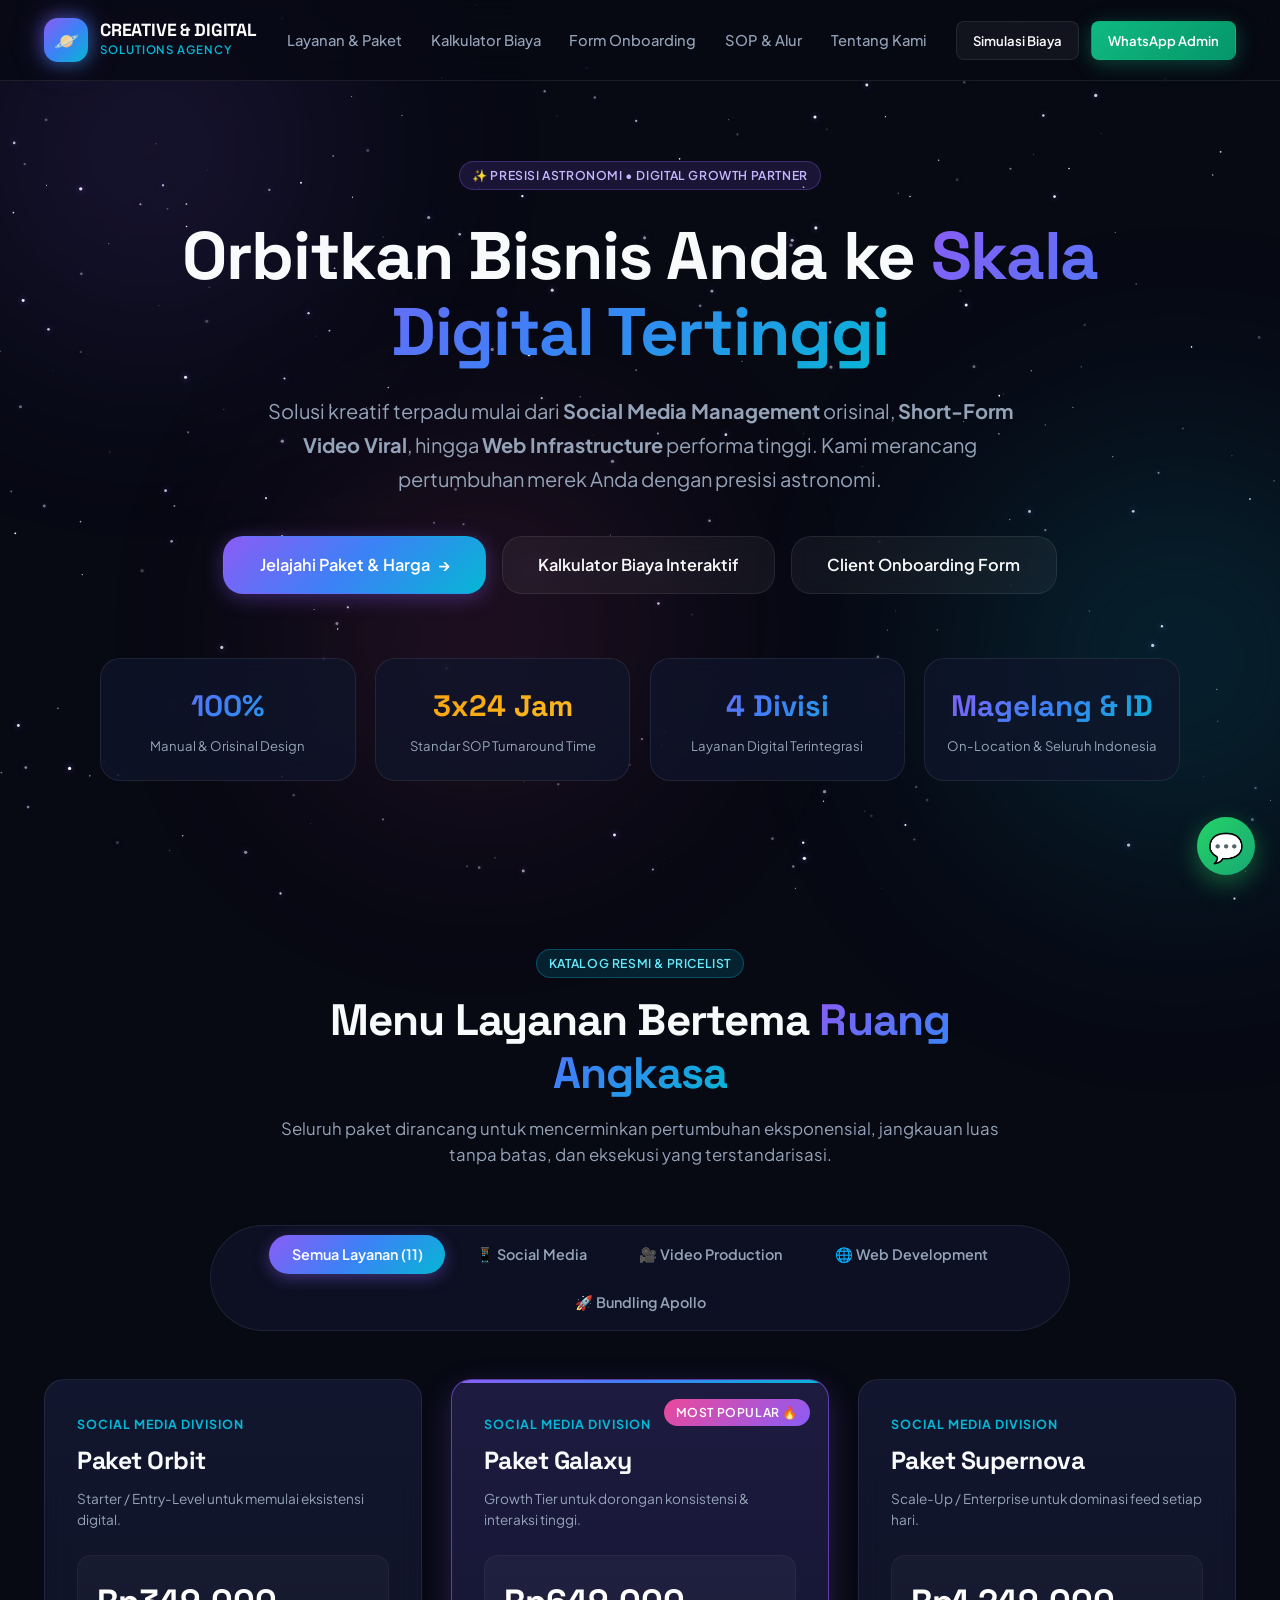
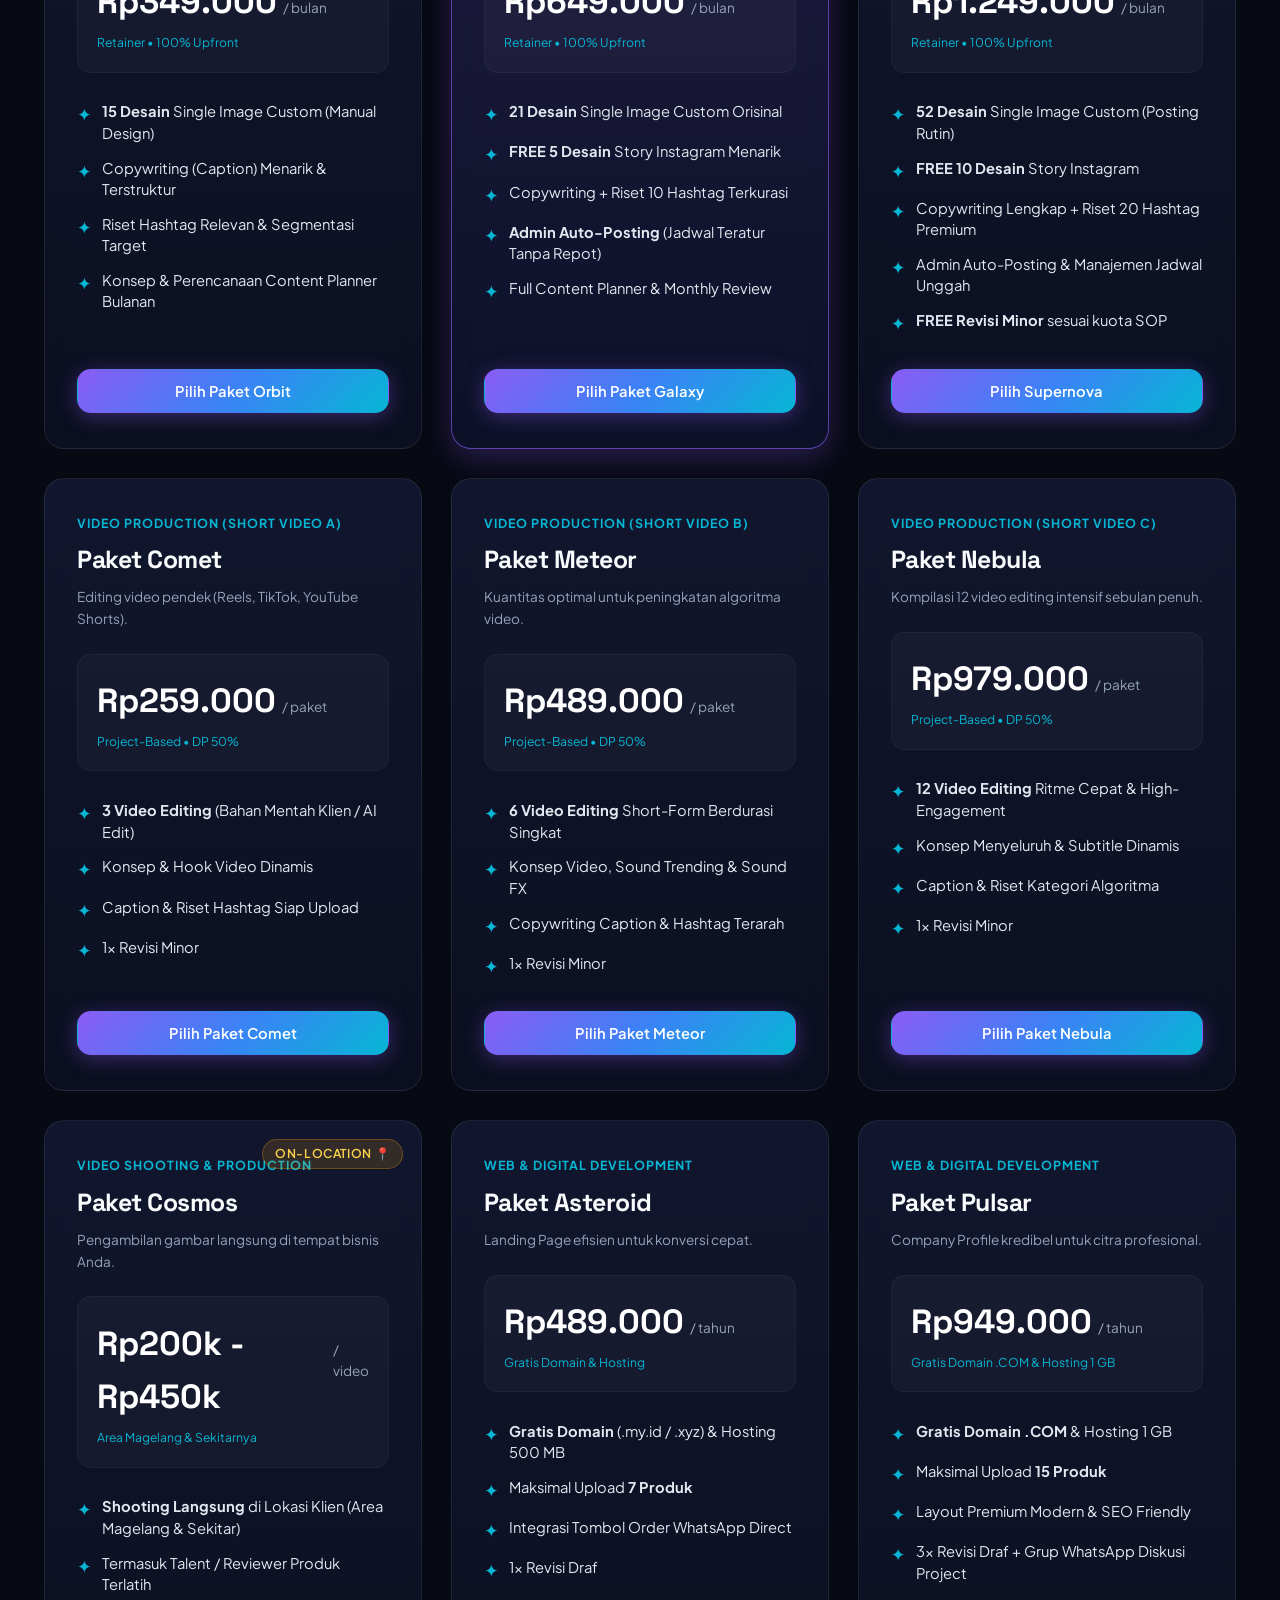
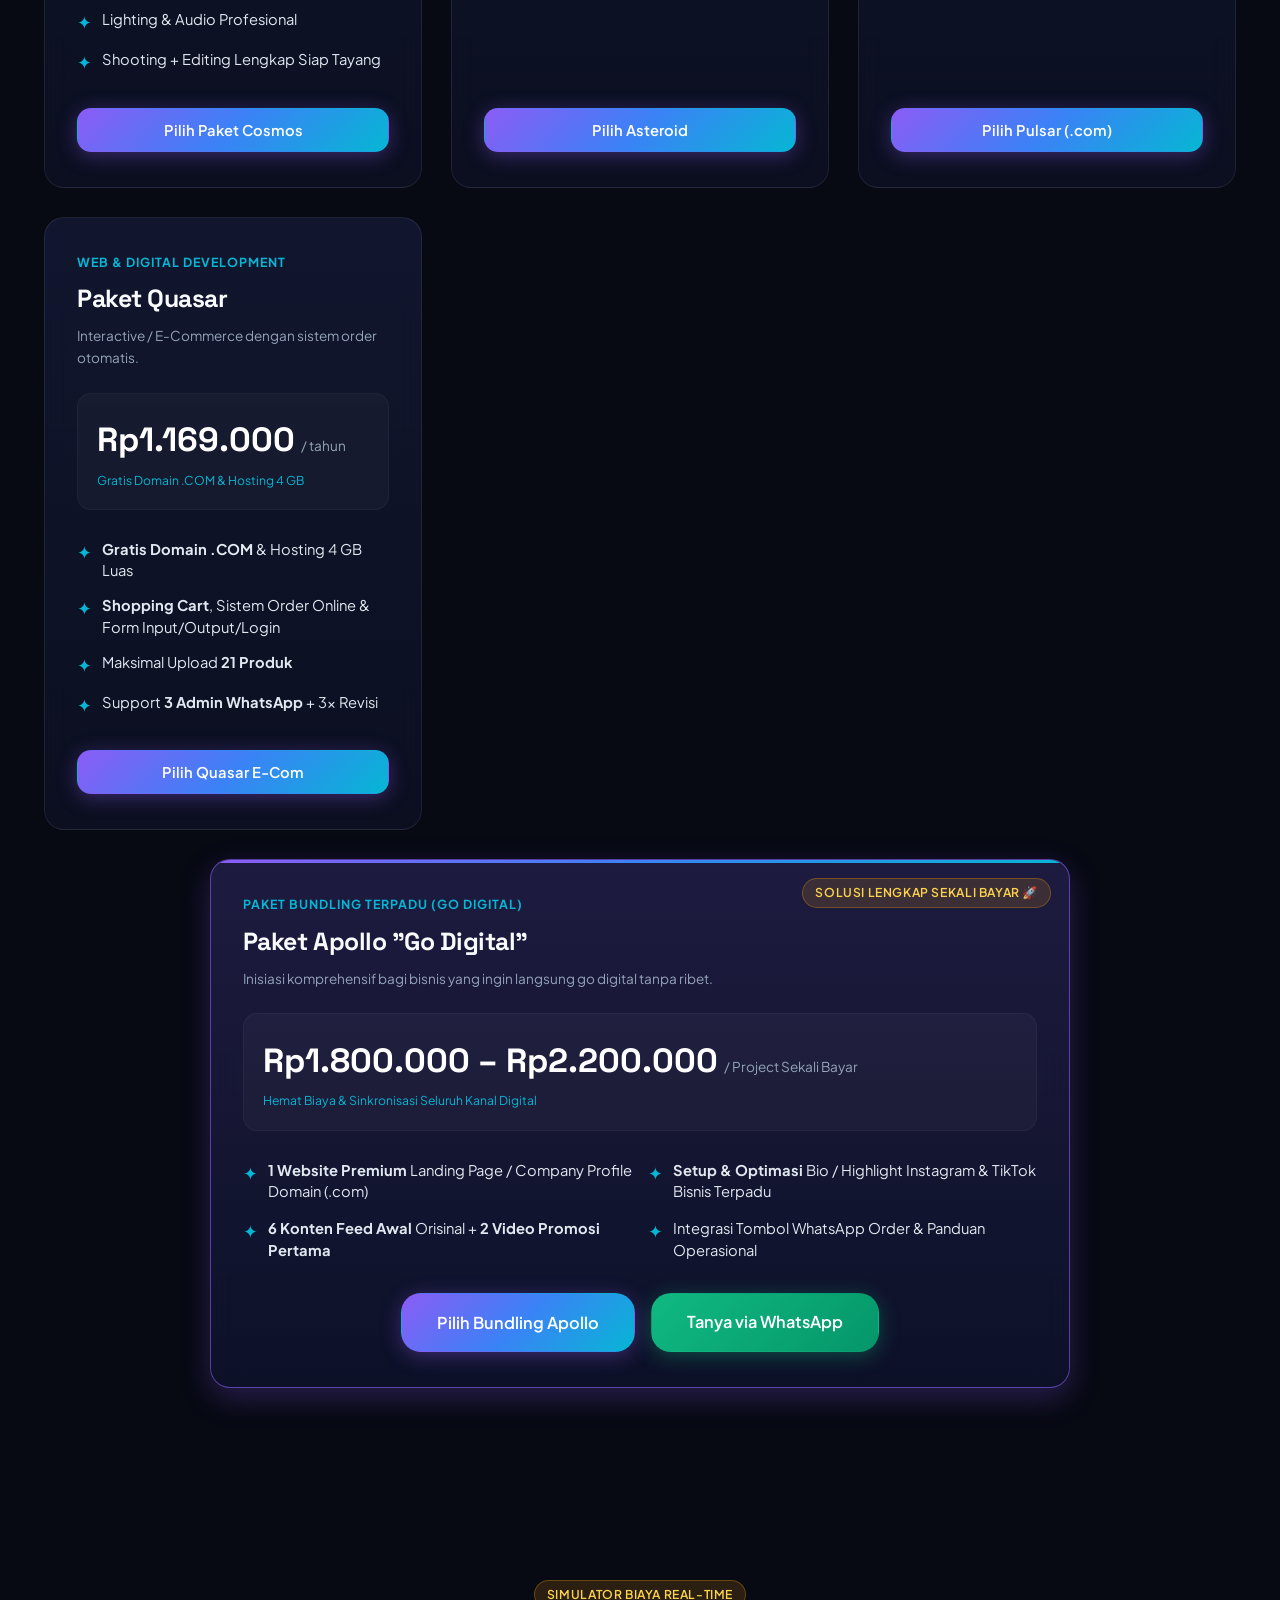
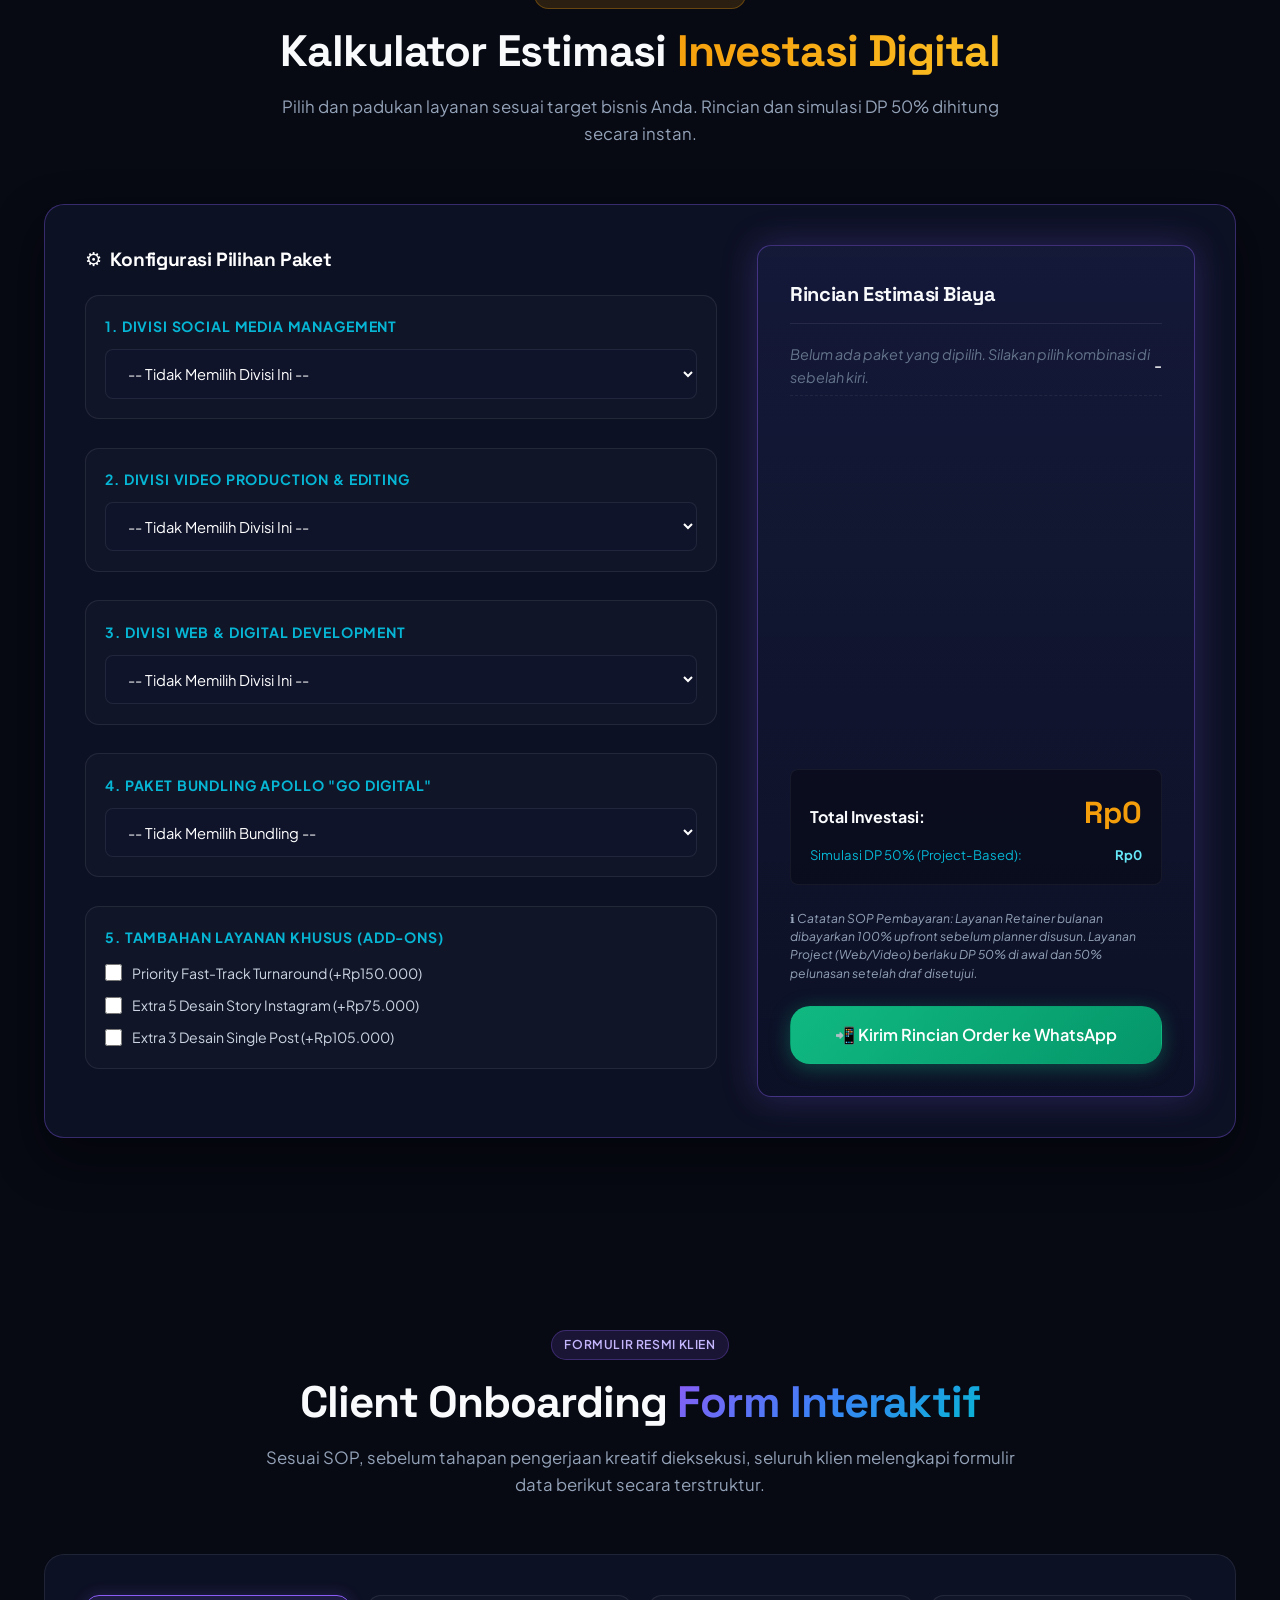
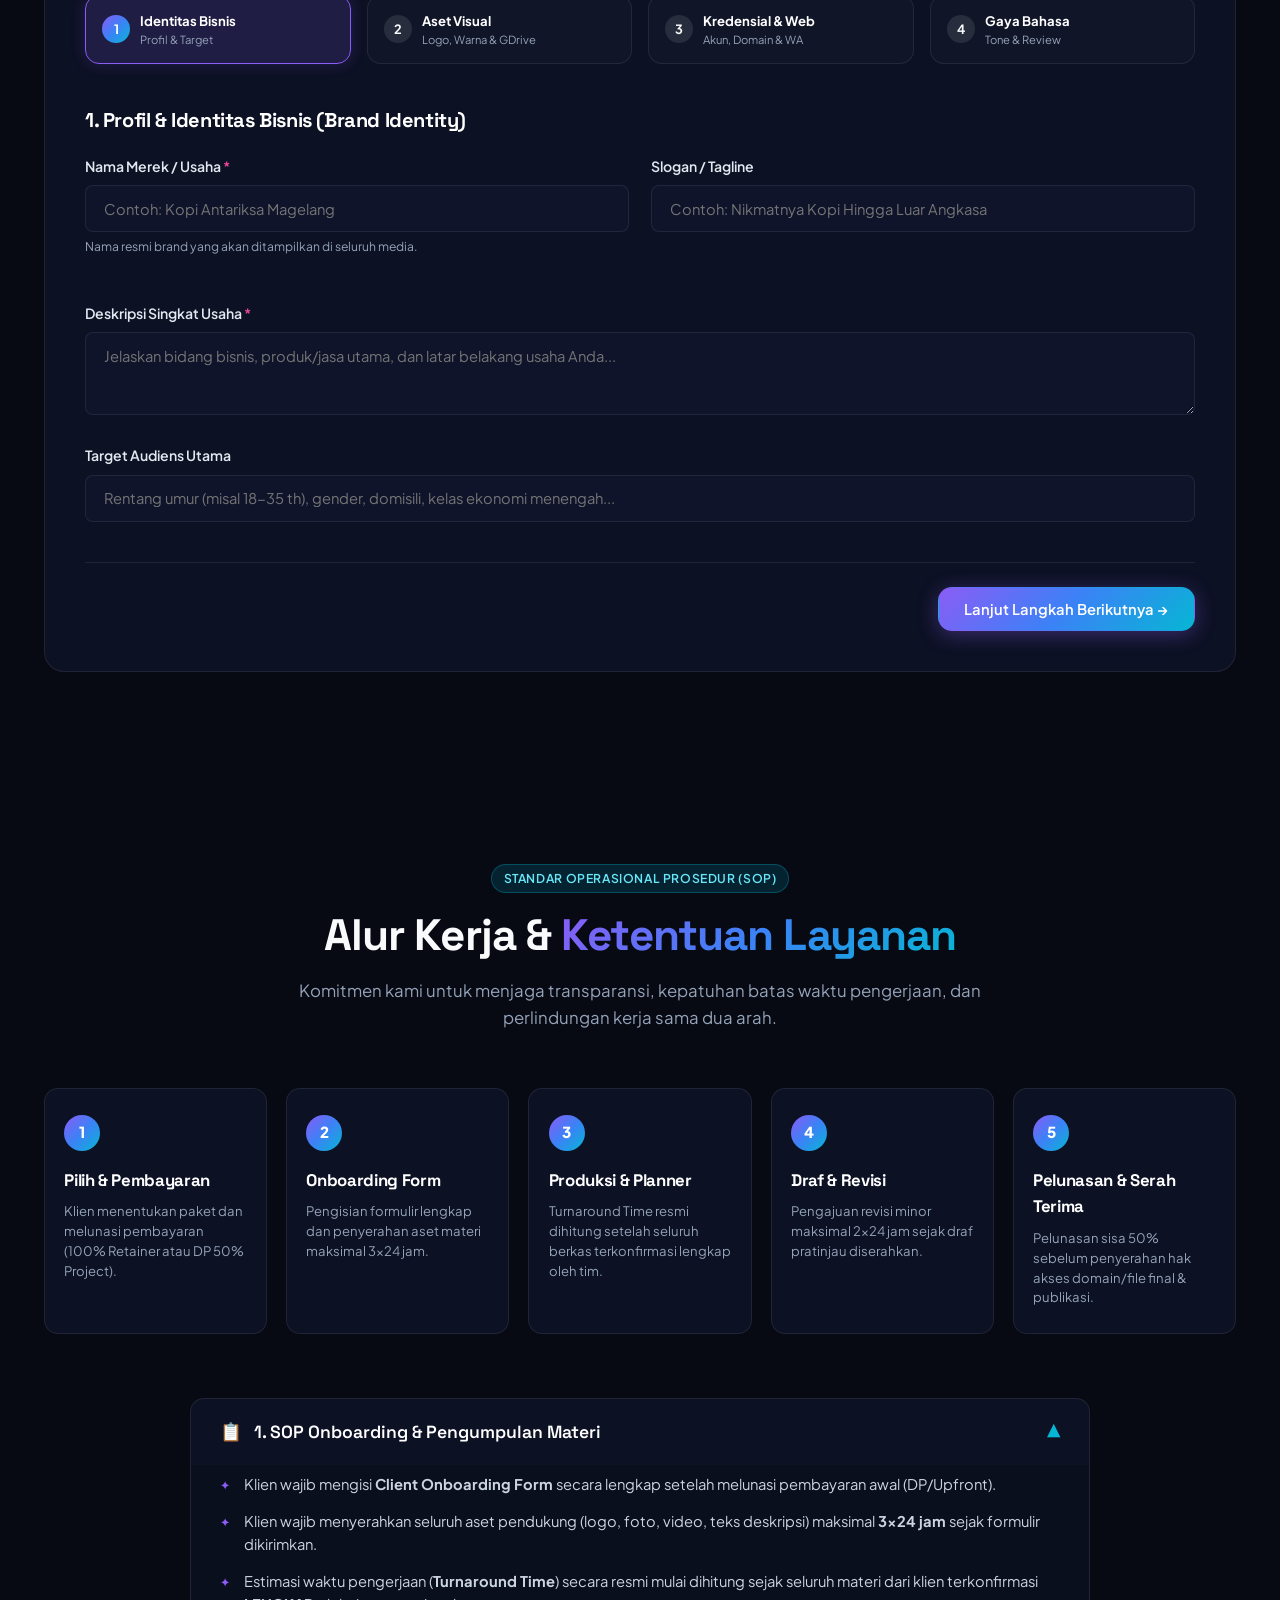
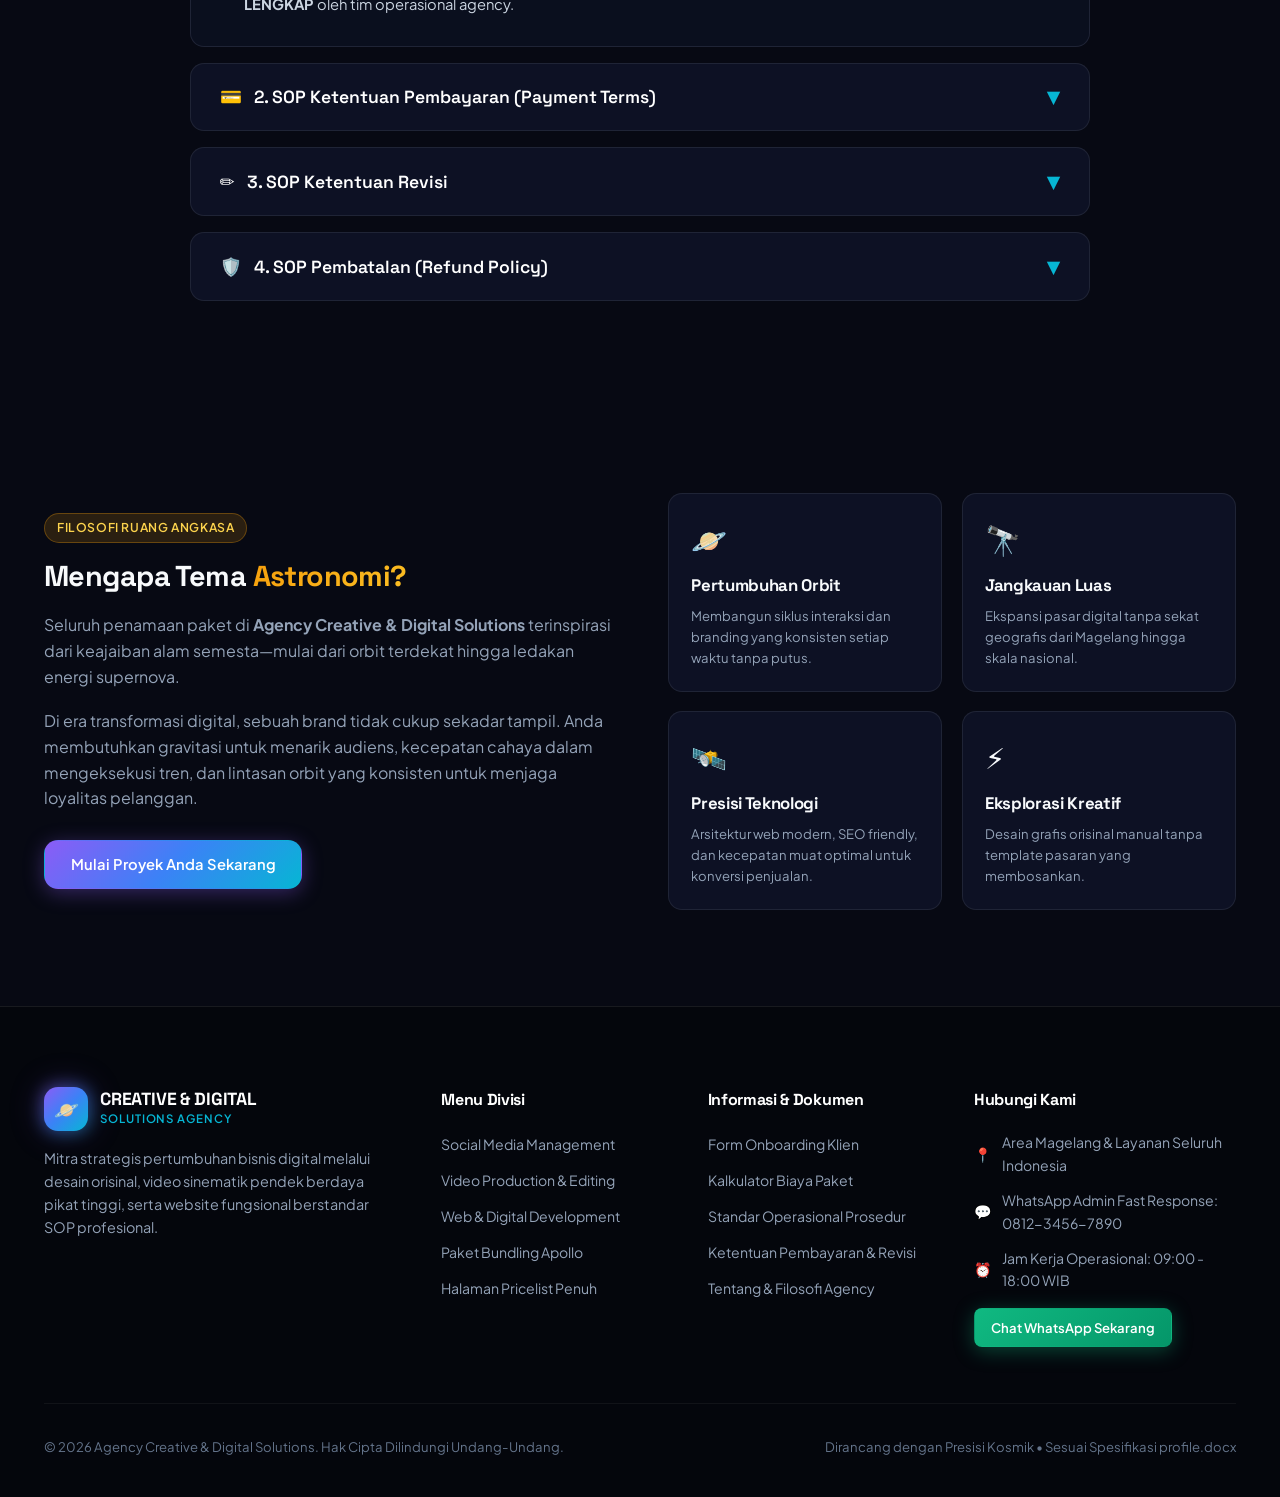
==== index.html @ 6468c1cb "Add mytrafic static site (HTML, CSS, JS) 🤖 Generated with Codebuff Co-Authored-By: Codebuff <noreply" ====
<!DOCTYPE html>
<html lang="id">
<head>
  <meta charset="UTF-8">
  <meta name="viewport" content="width=device-width, initial-scale=1.0">
  <title>Agency Creative & Digital Solutions — Astronomical Precision</title>
  <meta name="description" content="Layanan Social Media Management, Short-Form Video Production, Web Development, dan Paket Go Digital bertema Astronomi dengan jangkauan luas dan presisi tinggi.">
  <link rel="stylesheet" href="styles.css">
</head>
<body>

  <!-- Ambient Cosmic Backgrounds -->
  <canvas id="starsCanvas"></canvas>
  <div class="cosmic-orb orb-1"></div>
  <div class="cosmic-orb orb-2"></div>
  <div class="cosmic-orb orb-3"></div>

  <!-- Header / Navigation -->
  <header class="site-header">
    <div class="container">
      <div class="nav-wrapper">
        <a href="index.html" class="logo-badge">
          <div class="logo-icon">🪐</div>
          <div class="logo-text">
            <span class="logo-title">CREATIVE & DIGITAL</span>
            <span class="logo-sub">SOLUTIONS AGENCY</span>
          </div>
        </a>

        <ul class="nav-links">
          <li><a href="#layanan" class="nav-link">Layanan & Paket</a></li>
          <li><a href="#kalkulator" class="nav-link">Kalkulator Biaya</a></li>
          <li><a href="#onboarding" class="nav-link">Form Onboarding</a></li>
          <li><a href="#sop" class="nav-link">SOP & Alur</a></li>
          <li><a href="#tentang" class="nav-link">Tentang Kami</a></li>
        </ul>

        <div class="nav-cta">
          <a href="#kalkulator" class="btn btn-secondary btn-sm">Simulasi Biaya</a>
          <a href="https://wa.me/6281234567890?text=Halo%20Agency%20Creative%20%26%20Digital%20Solutions%2C%20saya%20tertarik%20untuk%20konsultasi%20layanan%20digital." target="_blank" class="btn btn-whatsapp btn-sm">
            <span>WhatsApp Admin</span>
          </a>
        </div>

        <button class="mobile-toggle" aria-label="Menu Navigasi">☰</button>
      </div>
    </div>
  </header>

  <!-- Hero Section -->
  <section class="hero-section" id="hero">
    <div class="container">
      <div class="hero-pill">
        <span class="badge badge-nebula">✨ PRESISI ASTRONOMI • DIGITAL GROWTH PARTNER</span>
      </div>

      <h1 class="hero-title">
        Orbitkan Bisnis Anda ke <span class="text-gradient">Skala Digital Tertinggi</span>
      </h1>

      <p class="hero-lead">
        Solusi kreatif terpadu mulai dari <strong>Social Media Management</strong> orisinal, <strong>Short-Form Video Viral</strong>, hingga <strong>Web Infrastructure</strong> performa tinggi. Kami merancang pertumbuhan merek Anda dengan presisi astronomi.
      </p>

      <div class="hero-actions">
        <a href="#layanan" class="btn btn-primary btn-lg">
          <span>Jelajahi Paket & Harga</span>
          <span>→</span>
        </a>
        <a href="#kalkulator" class="btn btn-secondary btn-lg">
          <span>Kalkulator Biaya Interaktif</span>
        </a>
        <a href="#onboarding" class="btn btn-secondary btn-lg">
          <span>Client Onboarding Form</span>
        </a>
      </div>

      <!-- Stats Bar -->
      <div class="hero-stats-grid">
        <div class="stat-card">
          <div class="stat-number text-gradient">100%</div>
          <div class="stat-label">Manual & Orisinal Design</div>
        </div>
        <div class="stat-card">
          <div class="stat-number text-gradient-gold">3x24 Jam</div>
          <div class="stat-label">Standar SOP Turnaround Time</div>
        </div>
        <div class="stat-card">
          <div class="stat-number text-gradient">4 Divisi</div>
          <div class="stat-label">Layanan Digital Terintegrasi</div>
        </div>
        <div class="stat-card">
          <div class="stat-number text-gradient">Magelang & ID</div>
          <div class="stat-label">On-Location & Seluruh Indonesia</div>
        </div>
      </div>
    </div>
  </section>

  <!-- Main Content Area -->
  <main>

    <!-- Services & Pricing Section -->
    <section class="section" id="layanan">
      <div class="container">
        <div class="section-header">
          <div class="section-tag">
            <span class="badge badge-cyan">KATALOG RESMI & PRICELIST</span>
          </div>
          <h2 class="section-title">Menu Layanan Bertema <span class="text-gradient">Ruang Angkasa</span></h2>
          <p class="section-desc">
            Seluruh paket dirancang untuk mencerminkan pertumbuhan eksponensial, jangkauan luas tanpa batas, dan eksekusi yang terstandarisasi.
          </p>
        </div>

        <!-- Filter Tabs -->
        <div class="service-filter-tabs">
          <button class="filter-btn active" data-filter="all">Semua Layanan (11)</button>
          <button class="filter-btn" data-filter="social">📱 Social Media</button>
          <button class="filter-btn" data-filter="video">🎥 Video Production</button>
          <button class="filter-btn" data-filter="web">🌐 Web Development</button>
          <button class="filter-btn" data-filter="bundling">🚀 Bundling Apollo</button>
        </div>

        <!-- Pricing Cards Grid -->
        <div class="pricing-grid">

          <!-- 1. SOCIAL: ORBIT -->
          <div class="pricing-card" data-category="social">
            <div class="card-top">
              <div class="card-category">Social Media Division</div>
              <h3 class="card-name">Paket Orbit</h3>
              <p class="card-subtitle">Starter / Entry-Level untuk memulai eksistensi digital.</p>
            </div>
            <div class="card-price-box">
              <div class="price-main">
                <span class="price-amount">Rp349.000</span>
                <span class="price-period">/ bulan</span>
              </div>
              <div class="price-note">Retainer • 100% Upfront</div>
            </div>
            <ul class="features-list">
              <li class="feature-item">
                <span class="feature-icon">✦</span>
                <span><strong>15 Desain</strong> Single Image Custom (Manual Design)</span>
              </li>
              <li class="feature-item">
                <span class="feature-icon">✦</span>
                <span>Copywriting (Caption) Menarik & Terstruktur</span>
              </li>
              <li class="feature-item">
                <span class="feature-icon">✦</span>
                <span>Riset Hashtag Relevan & Segmentasi Target</span>
              </li>
              <li class="feature-item">
                <span class="feature-icon">✦</span>
                <span>Konsep & Perencanaan Content Planner Bulanan</span>
              </li>
            </ul>
            <div class="card-footer">
              <button onclick="selectPackageFromCard('social', 'orbit')" class="btn btn-primary">Pilih Paket Orbit</button>
            </div>
          </div>

          <!-- 2. SOCIAL: GALAXY (FEATURED) -->
          <div class="pricing-card featured" data-category="social">
            <div class="ribbon-tag">
              <span class="badge badge-hot">MOST POPULAR 🔥</span>
            </div>
            <div class="card-top">
              <div class="card-category">Social Media Division</div>
              <h3 class="card-name">Paket Galaxy</h3>
              <p class="card-subtitle">Growth Tier untuk dorongan konsistensi & interaksi tinggi.</p>
            </div>
            <div class="card-price-box">
              <div class="price-main">
                <span class="price-amount">Rp649.000</span>
                <span class="price-period">/ bulan</span>
              </div>
              <div class="price-note">Retainer • 100% Upfront</div>
            </div>
            <ul class="features-list">
              <li class="feature-item">
                <span class="feature-icon">✦</span>
                <span><strong>21 Desain</strong> Single Image Custom Orisinal</span>
              </li>
              <li class="feature-item">
                <span class="feature-icon">✦</span>
                <span><strong>FREE 5 Desain</strong> Story Instagram Menarik</span>
              </li>
              <li class="feature-item">
                <span class="feature-icon">✦</span>
                <span>Copywriting + Riset 10 Hashtag Terkurasi</span>
              </li>
              <li class="feature-item">
                <span class="feature-icon">✦</span>
                <span><strong>Admin Auto-Posting</strong> (Jadwal Teratur Tanpa Repot)</span>
              </li>
              <li class="feature-item">
                <span class="feature-icon">✦</span>
                <span>Full Content Planner & Monthly Review</span>
              </li>
            </ul>
            <div class="card-footer">
              <button onclick="selectPackageFromCard('social', 'galaxy')" class="btn btn-primary">Pilih Paket Galaxy</button>
            </div>
          </div>

          <!-- 3. SOCIAL: SUPERNOVA -->
          <div class="pricing-card" data-category="social">
            <div class="card-top">
              <div class="card-category">Social Media Division</div>
              <h3 class="card-name">Paket Supernova</h3>
              <p class="card-subtitle">Scale-Up / Enterprise untuk dominasi feed setiap hari.</p>
            </div>
            <div class="card-price-box">
              <div class="price-main">
                <span class="price-amount">Rp1.249.000</span>
                <span class="price-period">/ bulan</span>
              </div>
              <div class="price-note">Retainer • 100% Upfront</div>
            </div>
            <ul class="features-list">
              <li class="feature-item">
                <span class="feature-icon">✦</span>
                <span><strong>52 Desain</strong> Single Image Custom (Posting Rutin)</span>
              </li>
              <li class="feature-item">
                <span class="feature-icon">✦</span>
                <span><strong>FREE 10 Desain</strong> Story Instagram</span>
              </li>
              <li class="feature-item">
                <span class="feature-icon">✦</span>
                <span>Copywriting Lengkap + Riset 20 Hashtag Premium</span>
              </li>
              <li class="feature-item">
                <span class="feature-icon">✦</span>
                <span>Admin Auto-Posting & Manajemen Jadwal Unggah</span>
              </li>
              <li class="feature-item">
                <span class="feature-icon">✦</span>
                <span><strong>FREE Revisi Minor</strong> sesuai kuota SOP</span>
              </li>
            </ul>
            <div class="card-footer">
              <button onclick="selectPackageFromCard('social', 'supernova')" class="btn btn-primary">Pilih Supernova</button>
            </div>
          </div>

          <!-- 4. VIDEO: COMET -->
          <div class="pricing-card" data-category="video">
            <div class="card-top">
              <div class="card-category">Video Production (Short Video A)</div>
              <h3 class="card-name">Paket Comet</h3>
              <p class="card-subtitle">Editing video pendek (Reels, TikTok, YouTube Shorts).</p>
            </div>
            <div class="card-price-box">
              <div class="price-main">
                <span class="price-amount">Rp259.000</span>
                <span class="price-period">/ paket</span>
              </div>
              <div class="price-note">Project-Based • DP 50%</div>
            </div>
            <ul class="features-list">
              <li class="feature-item">
                <span class="feature-icon">✦</span>
                <span><strong>3 Video Editing</strong> (Bahan Mentah Klien / AI Edit)</span>
              </li>
              <li class="feature-item">
                <span class="feature-icon">✦</span>
                <span>Konsep & Hook Video Dinamis</span>
              </li>
              <li class="feature-item">
                <span class="feature-icon">✦</span>
                <span>Caption & Riset Hashtag Siap Upload</span>
              </li>
              <li class="feature-item">
                <span class="feature-icon">✦</span>
                <span>1x Revisi Minor</span>
              </li>
            </ul>
            <div class="card-footer">
              <button onclick="selectPackageFromCard('video', 'comet')" class="btn btn-primary">Pilih Paket Comet</button>
            </div>
          </div>

          <!-- 5. VIDEO: METEOR -->
          <div class="pricing-card" data-category="video">
            <div class="card-top">
              <div class="card-category">Video Production (Short Video B)</div>
              <h3 class="card-name">Paket Meteor</h3>
              <p class="card-subtitle">Kuantitas optimal untuk peningkatan algoritma video.</p>
            </div>
            <div class="card-price-box">
              <div class="price-main">
                <span class="price-amount">Rp489.000</span>
                <span class="price-period">/ paket</span>
              </div>
              <div class="price-note">Project-Based • DP 50%</div>
            </div>
            <ul class="features-list">
              <li class="feature-item">
                <span class="feature-icon">✦</span>
                <span><strong>6 Video Editing</strong> Short-Form Berdurasi Singkat</span>
              </li>
              <li class="feature-item">
                <span class="feature-icon">✦</span>
                <span>Konsep Video, Sound Trending & Sound FX</span>
              </li>
              <li class="feature-item">
                <span class="feature-icon">✦</span>
                <span>Copywriting Caption & Hashtag Terarah</span>
              </li>
              <li class="feature-item">
                <span class="feature-icon">✦</span>
                <span>1x Revisi Minor</span>
              </li>
            </ul>
            <div class="card-footer">
              <button onclick="selectPackageFromCard('video', 'meteor')" class="btn btn-primary">Pilih Paket Meteor</button>
            </div>
          </div>

          <!-- 6. VIDEO: NEBULA -->
          <div class="pricing-card" data-category="video">
            <div class="card-top">
              <div class="card-category">Video Production (Short Video C)</div>
              <h3 class="card-name">Paket Nebula</h3>
              <p class="card-subtitle">Kompilasi 12 video editing intensif sebulan penuh.</p>
            </div>
            <div class="card-price-box">
              <div class="price-main">
                <span class="price-amount">Rp979.000</span>
                <span class="price-period">/ paket</span>
              </div>
              <div class="price-note">Project-Based • DP 50%</div>
            </div>
            <ul class="features-list">
              <li class="feature-item">
                <span class="feature-icon">✦</span>
                <span><strong>12 Video Editing</strong> Ritme Cepat & High-Engagement</span>
              </li>
              <li class="feature-item">
                <span class="feature-icon">✦</span>
                <span>Konsep Menyeluruh & Subtitle Dinamis</span>
              </li>
              <li class="feature-item">
                <span class="feature-icon">✦</span>
                <span>Caption & Riset Kategori Algoritma</span>
              </li>
              <li class="feature-item">
                <span class="feature-icon">✦</span>
                <span>1x Revisi Minor</span>
              </li>
            </ul>
            <div class="card-footer">
              <button onclick="selectPackageFromCard('video', 'nebula')" class="btn btn-primary">Pilih Paket Nebula</button>
            </div>
          </div>

          <!-- 7. VIDEO: COSMOS (ON-LOCATION SHOOTING) -->
          <div class="pricing-card" data-category="video">
            <div class="ribbon-tag">
              <span class="badge badge-gold">ON-LOCATION 📍</span>
            </div>
            <div class="card-top">
              <div class="card-category">Video Shooting & Production</div>
              <h3 class="card-name">Paket Cosmos</h3>
              <p class="card-subtitle">Pengambilan gambar langsung di tempat bisnis Anda.</p>
            </div>
            <div class="card-price-box">
              <div class="price-main">
                <span class="price-amount">Rp200k - Rp450k</span>
                <span class="price-period">/ video</span>
              </div>
              <div class="price-note">Area Magelang & Sekitarnya</div>
            </div>
            <ul class="features-list">
              <li class="feature-item">
                <span class="feature-icon">✦</span>
                <span><strong>Shooting Langsung</strong> di Lokasi Klien (Area Magelang & Sekitar)</span>
              </li>
              <li class="feature-item">
                <span class="feature-icon">✦</span>
                <span>Termasuk Talent / Reviewer Produk Terlatih</span>
              </li>
              <li class="feature-item">
                <span class="feature-icon">✦</span>
                <span>Lighting & Audio Profesional</span>
              </li>
              <li class="feature-item">
                <span class="feature-icon">✦</span>
                <span>Shooting + Editing Lengkap Siap Tayang</span>
              </li>
            </ul>
            <div class="card-footer">
              <button onclick="selectPackageFromCard('video', 'cosmos')" class="btn btn-primary">Pilih Paket Cosmos</button>
            </div>
          </div>

          <!-- 8. WEB: ASTEROID -->
          <div class="pricing-card" data-category="web">
            <div class="card-top">
              <div class="card-category">Web & Digital Development</div>
              <h3 class="card-name">Paket Asteroid</h3>
              <p class="card-subtitle">Landing Page efisien untuk konversi cepat.</p>
            </div>
            <div class="card-price-box">
              <div class="price-main">
                <span class="price-amount">Rp489.000</span>
                <span class="price-period">/ tahun</span>
              </div>
              <div class="price-note">Gratis Domain & Hosting</div>
            </div>
            <ul class="features-list">
              <li class="feature-item">
                <span class="feature-icon">✦</span>
                <span><strong>Gratis Domain</strong> (.my.id / .xyz) & Hosting 500 MB</span>
              </li>
              <li class="feature-item">
                <span class="feature-icon">✦</span>
                <span>Maksimal Upload <strong>7 Produk</strong></span>
              </li>
              <li class="feature-item">
                <span class="feature-icon">✦</span>
                <span>Integrasi Tombol Order WhatsApp Direct</span>
              </li>
              <li class="feature-item">
                <span class="feature-icon">✦</span>
                <span>1x Revisi Draf</span>
              </li>
            </ul>
            <div class="card-footer">
              <button onclick="selectPackageFromCard('web', 'asteroid')" class="btn btn-primary">Pilih Asteroid</button>
            </div>
          </div>

          <!-- 9. WEB: PULSAR -->
          <div class="pricing-card" data-category="web">
            <div class="card-top">
              <div class="card-category">Web & Digital Development</div>
              <h3 class="card-name">Paket Pulsar</h3>
              <p class="card-subtitle">Company Profile kredibel untuk citra profesional.</p>
            </div>
            <div class="card-price-box">
              <div class="price-main">
                <span class="price-amount">Rp949.000</span>
                <span class="price-period">/ tahun</span>
              </div>
              <div class="price-note">Gratis Domain .COM & Hosting 1 GB</div>
            </div>
            <ul class="features-list">
              <li class="feature-item">
                <span class="feature-icon">✦</span>
                <span><strong>Gratis Domain .COM</strong> & Hosting 1 GB</span>
              </li>
              <li class="feature-item">
                <span class="feature-icon">✦</span>
                <span>Maksimal Upload <strong>15 Produk</strong></span>
              </li>
              <li class="feature-item">
                <span class="feature-icon">✦</span>
                <span>Layout Premium Modern & SEO Friendly</span>
              </li>
              <li class="feature-item">
                <span class="feature-icon">✦</span>
                <span>3x Revisi Draf + Grup WhatsApp Diskusi Project</span>
              </li>
            </ul>
            <div class="card-footer">
              <button onclick="selectPackageFromCard('web', 'pulsar')" class="btn btn-primary">Pilih Pulsar (.com)</button>
            </div>
          </div>

          <!-- 10. WEB: QUASAR -->
          <div class="pricing-card" data-category="web">
            <div class="card-top">
              <div class="card-category">Web & Digital Development</div>
              <h3 class="card-name">Paket Quasar</h3>
              <p class="card-subtitle">Interactive / E-Commerce dengan sistem order otomatis.</p>
            </div>
            <div class="card-price-box">
              <div class="price-main">
                <span class="price-amount">Rp1.169.000</span>
                <span class="price-period">/ tahun</span>
              </div>
              <div class="price-note">Gratis Domain .COM & Hosting 4 GB</div>
            </div>
            <ul class="features-list">
              <li class="feature-item">
                <span class="feature-icon">✦</span>
                <span><strong>Gratis Domain .COM</strong> & Hosting 4 GB Luas</span>
              </li>
              <li class="feature-item">
                <span class="feature-icon">✦</span>
                <span><strong>Shopping Cart</strong>, Sistem Order Online & Form Input/Output/Login</span>
              </li>
              <li class="feature-item">
                <span class="feature-icon">✦</span>
                <span>Maksimal Upload <strong>21 Produk</strong></span>
              </li>
              <li class="feature-item">
                <span class="feature-icon">✦</span>
                <span>Support <strong>3 Admin WhatsApp</strong> + 3x Revisi</span>
              </li>
            </ul>
            <div class="card-footer">
              <button onclick="selectPackageFromCard('web', 'quasar')" class="btn btn-primary">Pilih Quasar E-Com</button>
            </div>
          </div>

          <!-- 11. BUNDLING: APOLLO GO DIGITAL -->
          <div class="pricing-card featured" data-category="bundling" style="grid-column: 1 / -1; max-width: 860px; margin: 0 auto; width: 100%;">
            <div class="ribbon-tag">
              <span class="badge badge-gold">SOLUSI LENGKAP SEKALI BAYAR 🚀</span>
            </div>
            <div class="card-top">
              <div class="card-category">Paket Bundling Terpadu (Go Digital)</div>
              <h3 class="card-name">Paket Apollo "Go Digital"</h3>
              <p class="card-subtitle">Inisiasi komprehensif bagi bisnis yang ingin langsung go digital tanpa ribet.</p>
            </div>
            <div class="card-price-box">
              <div class="price-main">
                <span class="price-amount">Rp1.800.000 – Rp2.200.000</span>
                <span class="price-period">/ Project Sekali Bayar</span>
              </div>
              <div class="price-note">Hemat Biaya & Sinkronisasi Seluruh Kanal Digital</div>
            </div>
            <ul class="features-list" style="display: grid; grid-template-columns: repeat(auto-fit, minmax(260px, 1fr)); gap: 1rem;">
              <li class="feature-item">
                <span class="feature-icon">✦</span>
                <span><strong>1 Website Premium</strong> Landing Page / Company Profile Domain (.com)</span>
              </li>
              <li class="feature-item">
                <span class="feature-icon">✦</span>
                <span><strong>Setup & Optimasi</strong> Bio / Highlight Instagram & TikTok Bisnis Terpadu</span>
              </li>
              <li class="feature-item">
                <span class="feature-icon">✦</span>
                <span><strong>6 Konten Feed Awal</strong> Orisinal + <strong>2 Video Promosi Pertama</strong></span>
              </li>
              <li class="feature-item">
                <span class="feature-icon">✦</span>
                <span>Integrasi Tombol WhatsApp Order & Panduan Operasional</span>
              </li>
            </ul>
            <div class="card-footer" style="flex-direction: row; justify-content: center; gap: 1rem;">
              <button onclick="selectPackageFromCard('bundling', 'apollo')" class="btn btn-primary btn-lg">Pilih Bundling Apollo</button>
              <a href="https://wa.me/6281234567890?text=Halo%20Admin%2C%20saya%20ingin%20konsultasi%20Paket%20Bundling%20Apollo%20Go%20Digital." target="_blank" class="btn btn-whatsapp btn-lg">Tanya via WhatsApp</a>
            </div>
          </div>

        </div>
      </div>
    </section>

    <!-- Interactive Cost Calculator & Order Simulator -->
    <section class="section" id="kalkulator">
      <div class="container">
        <div class="section-header">
          <div class="section-tag">
            <span class="badge badge-gold">SIMULATOR BIAYA REAL-TIME</span>
          </div>
          <h2 class="section-title">Kalkulator Estimasi <span class="text-gradient-gold">Investasi Digital</span></h2>
          <p class="section-desc">
            Pilih dan padukan layanan sesuai target bisnis Anda. Rincian dan simulasi DP 50% dihitung secara instan.
          </p>
        </div>

        <div class="calculator-box">
          <div class="calc-grid">

            <!-- Options Selection Column -->
            <div class="calc-options-col">
              <h4><span>⚙️</span> Konfigurasi Pilihan Paket</h4>

              <!-- Social Media Select -->
              <div class="calc-group">
                <label class="calc-group-label">1. Divisi Social Media Management</label>
                <select id="calc-social" class="custom-select">
                  <option value="">-- Tidak Memilih Divisi Ini --</option>
                  <option value="orbit">Paket Orbit — Rp349.000 / bln (15 Desain + Copywriting + Planner)</option>
                  <option value="galaxy">Paket Galaxy — Rp649.000 / bln (21 Desain + 5 Story + Auto-Posting)</option>
                  <option value="supernova">Paket Supernova — Rp1.249.000 / bln (52 Desain + 10 Story + Enterprise)</option>
                </select>
              </div>

              <!-- Video Select -->
              <div class="calc-group">
                <label class="calc-group-label">2. Divisi Video Production & Editing</label>
                <select id="calc-video" class="custom-select">
                  <option value="">-- Tidak Memilih Divisi Ini --</option>
                  <option value="comet">Paket Comet — Rp259.000 (3 Short Video Editing + Caption)</option>
                  <option value="meteor">Paket Meteor — Rp489.000 (6 Short Video Editing + Sound FX)</option>
                  <option value="nebula">Paket Nebula — Rp979.000 (12 Short Video Editing Komprehensif)</option>
                  <option value="cosmos">Paket Cosmos — Rp325.000 (Shooting Lokasi Magelang / video)</option>
                </select>
              </div>

              <!-- Web Select -->
              <div class="calc-group">
                <label class="calc-group-label">3. Divisi Web & Digital Development</label>
                <select id="calc-web" class="custom-select">
                  <option value="">-- Tidak Memilih Divisi Ini --</option>
                  <option value="asteroid">Paket Asteroid — Rp489.000 / thn (Landing Page, Domain .my.id/.xyz)</option>
                  <option value="pulsar">Paket Pulsar — Rp949.000 / thn (Company Profile, Domain .COM)</option>
                  <option value="quasar">Paket Quasar — Rp1.169.000 / thn (Interactive E-Com, Domain .COM, Cart)</option>
                </select>
              </div>

              <!-- Bundling Select -->
              <div class="calc-group">
                <label class="calc-group-label">4. Paket Bundling Apollo "Go Digital"</label>
                <select id="calc-bundling" class="custom-select">
                  <option value="">-- Tidak Memilih Bundling --</option>
                  <option value="apollo">Paket Apollo — Rp1.999.000 (Web .COM + Setup Medsos + 6 Feed + 2 Video)</option>
                </select>
              </div>

              <!-- Add-ons -->
              <div class="calc-group">
                <label class="calc-group-label">5. Tambahan Layanan Khusus (Add-Ons)</label>
                <div class="addon-checkboxes">
                  <label class="addon-label">
                    <input type="checkbox" value="express" class="calc-addon-check">
                    <span>Priority Fast-Track Turnaround (+Rp150.000)</span>
                  </label>
                  <label class="addon-label">
                    <input type="checkbox" value="story" class="calc-addon-check">
                    <span>Extra 5 Desain Story Instagram (+Rp75.000)</span>
                  </label>
                  <label class="addon-label">
                    <input type="checkbox" value="post" class="calc-addon-check">
                    <span>Extra 3 Desain Single Post (+Rp105.000)</span>
                  </label>
                </div>
              </div>

            </div>

            <!-- Summary & Breakdown Panel -->
            <div class="calc-summary-panel">
              <h3 class="summary-title">Rincian Estimasi Biaya</h3>

              <div id="summary-items" class="summary-items-list">
                <!-- Dynamically populated by JS -->
              </div>

              <div class="summary-total-box">
                <div class="total-row">
                  <span class="total-label">Total Investasi:</span>
                  <span id="calc-total" class="total-val">Rp0</span>
                </div>
                <div class="dp-calculation">
                  <span>Simulasi DP 50% (Project-Based):</span>
                  <strong id="calc-dp" style="color: #67e8f9;">Rp0</strong>
                </div>
              </div>

              <div style="font-size: 0.76rem; color: #94a3b8; margin-bottom: 1.5rem; line-height: 1.5;">
                ℹ️ <em>Catatan SOP Pembayaran: Layanan Retainer bulanan dibayarkan 100% upfront sebelum planner disusun. Layanan Project (Web/Video) berlaku DP 50% di awal dan 50% pelunasan setelah draf disetujui.</em>
              </div>

              <a id="btn-wa-order" href="#" target="_blank" class="btn btn-whatsapp btn-lg" style="width: 100%;">
                <span>📲 Kirim Rincian Order ke WhatsApp</span>
              </a>
            </div>

          </div>
        </div>
      </div>
    </section>

    <!-- Client Onboarding Form Wizard (Section II) -->
    <section class="section" id="onboarding">
      <div class="container">
        <div class="section-header">
          <div class="section-tag">
            <span class="badge badge-nebula">FORMULIR RESMI KLIEN</span>
          </div>
          <h2 class="section-title">Client Onboarding <span class="text-gradient">Form Interaktif</span></h2>
          <p class="section-desc">
            Sesuai SOP, sebelum tahapan pengerjaan kreatif dieksekusi, seluruh klien melengkapi formulir data berikut secara terstruktur.
          </p>
        </div>

        <div class="onboarding-wizard-box">

          <!-- Step Indicators -->
          <div class="wizard-steps">
            <div class="step-indicator active" data-step="1">
              <div class="step-num">1</div>
              <div class="step-text">
                <span class="step-title">Identitas Bisnis</span>
                <span class="step-desc">Profil & Target</span>
              </div>
            </div>
            <div class="step-indicator" data-step="2">
              <div class="step-num">2</div>
              <div class="step-text">
                <span class="step-title">Aset Visual</span>
                <span class="step-desc">Logo, Warna & GDrive</span>
              </div>
            </div>
            <div class="step-indicator" data-step="3">
              <div class="step-num">3</div>
              <div class="step-text">
                <span class="step-title">Kredensial & Web</span>
                <span class="step-desc">Akun, Domain & WA</span>
              </div>
            </div>
            <div class="step-indicator" data-step="4">
              <div class="step-num">4</div>
              <div class="step-text">
                <span class="step-title">Gaya Bahasa</span>
                <span class="step-desc">Tone & Review</span>
              </div>
            </div>
          </div>

          <!-- Step 1: Profil & Identitas Bisnis -->
          <div class="wizard-step-content active" id="wizard-step-1">
            <h4 style="font-size: 1.25rem; margin-bottom: 1.2rem; color: #fff;">1. Profil & Identitas Bisnis (Brand Identity)</h4>
            
            <div class="form-grid-2">
              <div class="form-group">
                <label for="ob-brand-name">Nama Merek / Usaha <span class="required">*</span></label>
                <input type="text" id="ob-brand-name" class="form-control" placeholder="Contoh: Kopi Antariksa Magelang" required>
                <div class="form-hint">Nama resmi brand yang akan ditampilkan di seluruh media.</div>
              </div>
              <div class="form-group">
                <label for="ob-slogan">Slogan / Tagline</label>
                <input type="text" id="ob-slogan" class="form-control" placeholder="Contoh: Nikmatnya Kopi Hingga Luar Angkasa">
              </div>
            </div>

            <div class="form-group">
              <label for="ob-desc">Deskripsi Singkat Usaha <span class="required">*</span></label>
              <textarea id="ob-desc" rows="3" class="form-control" placeholder="Jelaskan bidang bisnis, produk/jasa utama, dan latar belakang usaha Anda..."></textarea>
            </div>

            <div class="form-group">
              <label for="ob-audience">Target Audiens Utama</label>
              <input type="text" id="ob-audience" class="form-control" placeholder="Rentang umur (misal 18-35 th), gender, domisili, kelas ekonomi menengah...">
            </div>
          </div>

          <!-- Step 2: Aset Visual Merek -->
          <div class="wizard-step-content" id="wizard-step-2">
            <h4 style="font-size: 1.25rem; margin-bottom: 1.2rem; color: #fff;">2. Aset Visual Merek</h4>

            <div class="form-grid-2">
              <div class="form-group">
                <label for="ob-logo-type">Format Logo Tersedia</label>
                <select id="ob-logo-type" class="form-control">
                  <option value="PNG Transparan">PNG Transparan (High Res)</option>
                  <option value="Vector / AI / PSD">Vector / AI / PSD / Corel</option>
                  <option value="JPG Standar">JPG Standar</option>
                  <option value="Belum Ada Logo (Butuh Dibuatkan)">Belum Ada Logo (Butuh Bantuan)</option>
                </select>
              </div>
              <div class="form-group">
                <label for="ob-colors">Panduan Warna Merek (Hex / Warna Dominan)</label>
                <input type="text" id="ob-colors" class="form-control" placeholder="Contoh: #8B5CF6 (Ungu), #06B6D4 (Cyan), Hitam">
              </div>
            </div>

            <div class="form-grid-2">
              <div class="form-group">
                <label for="ob-font">Jenis Tipografi / Font Khas (Jika Ada)</label>
                <input type="text" id="ob-font" class="form-control" placeholder="Contoh: Montserrat, Poppins, Serif Elegan">
              </div>
              <div class="form-group">
                <label for="ob-gdrive">Media Mentah Foto / Video (Link Google Drive) <span class="required">*</span></label>
                <input type="url" id="ob-gdrive" class="form-control" placeholder="https://drive.google.com/drive/folders/...">
                <div class="form-hint">Pastikan akses share link Google Drive diatur ke "Anyone with link (Viewer/Editor)".</div>
              </div>
            </div>
          </div>

          <!-- Step 3: Aksesibilitas Kredensial & Kebutuhan Web -->
          <div class="wizard-step-content" id="wizard-step-3">
            <h4 style="font-size: 1.25rem; margin-bottom: 1.2rem; color: #fff;">3. Aksesibilitas Kredensial & Kebutuhan Web</h4>

            <div class="form-group">
              <label for="ob-social">Akun Media Sosial (Username & Password / Akses Meta Business Suite)</label>
              <input type="text" id="ob-social" class="form-control" placeholder="@username_instagram atau izin role Facebook Page">
              <div class="form-hint">Wajib jika memesan paket dengan fasilitas Admin Auto-Posting.</div>
            </div>

            <div class="form-grid-2">
              <div class="form-group">
                <label for="ob-domain">Pilihan Nama Domain Website Incaran</label>
                <input type="text" id="ob-domain" class="form-control" placeholder="Contoh: usahaku.com atau brandmu.my.id">
              </div>
              <div class="form-group">
                <label for="ob-wa">Kontak Admin WhatsApp Aktif (Untuk Integrasi Tombol Order)</label>
                <input type="tel" id="ob-wa" class="form-control" placeholder="Contoh: 081234567890">
              </div>
            </div>

            <div class="form-group">
              <label for="ob-catalog">Katalog Daftar Produk/Layanan & Foto Pendukung</label>
              <textarea id="ob-catalog" rows="2" class="form-control" placeholder="Tuliskan daftar produk beserta estimasi harga atau sebutkan folder di link Drive tadi..."></textarea>
            </div>
          </div>

          <!-- Step 4: Gaya Komunikasi & Review -->
          <div class="wizard-step-content" id="wizard-step-4">
            <h4 style="font-size: 1.25rem; margin-bottom: 1.2rem; color: #fff;">4. Referensi & Gaya Komunikasi (Tone of Voice)</h4>

            <div class="form-group">
              <label for="ob-ref">Referensi Visual (Akun Instagram/TikTok/Kompetitor yang Disukai)</label>
              <input type="text" id="ob-ref" class="form-control" placeholder="Contoh: @brand_acuan_a, @inspirasi_visual_b">
            </div>

            <div class="form-group">
              <label>Pilih Tone of Voice (Gaya Bahasa):</label>
              <div class="tone-picker-grid">
                <label class="tone-pill selected">
                  <input type="radio" name="tone-voice" value="Santai / Casual" checked>
                  <span class="tone-emoji">😎</span>
                  <span class="tone-name">Santai</span>
                </label>
                <label class="tone-pill">
                  <input type="radio" name="tone-voice" value="Gaul / Gen-Z Friendly">
                  <span class="tone-emoji">🔥</span>
                  <span class="tone-name">Gaul</span>
                </label>
                <label class="tone-pill">
                  <input type="radio" name="tone-voice" value="Formal / Korporat">
                  <span class="tone-emoji">💼</span>
                  <span class="tone-name">Formal</span>
                </label>
                <label class="tone-pill">
                  <input type="radio" name="tone-voice" value="Edukatif & Solutif">
                  <span class="tone-emoji">💡</span>
                  <span class="tone-name">Edukatif</span>
                </label>
                <label class="tone-pill">
                  <input type="radio" name="tone-voice" value="Premium / Mewah">
                  <span class="tone-emoji">👑</span>
                  <span class="tone-name">Premium</span>
                </label>
              </div>
            </div>

            <div id="ob-review-box" style="margin-top: 1.5rem;">
              <!-- Summary will be injected dynamically -->
            </div>
          </div>

          <!-- Wizard Navigation -->
          <div class="wizard-nav">
            <button id="wizard-prev" class="btn btn-secondary" style="visibility: hidden;">← Kembali</button>
            <div style="display: flex; gap: 10px;">
              <button id="wizard-next" class="btn btn-primary">Lanjut Langkah Berikutnya →</button>
              <button id="wizard-download-txt" class="btn btn-secondary" style="display: none;">📄 Unduh Berkas .TXT</button>
              <button id="wizard-submit-wa" class="btn btn-whatsapp" style="display: none;">🚀 Submit Form ke WhatsApp</button>
            </div>
          </div>

        </div>
      </div>
    </section>

    <!-- SOP & Workflow Timeline (Section III) -->
    <section class="section" id="sop">
      <div class="container">
        <div class="section-header">
          <div class="section-tag">
            <span class="badge badge-cyan">STANDAR OPERASIONAL PROSEDUR (SOP)</span>
          </div>
          <h2 class="section-title">Alur Kerja & <span class="text-gradient">Ketentuan Layanan</span></h2>
          <p class="section-desc">
            Komitmen kami untuk menjaga transparansi, kepatuhan batas waktu pengerjaan, dan perlindungan kerja sama dua arah.
          </p>
        </div>

        <!-- 5 Step Workflow Timeline -->
        <div class="timeline-grid">
          <div class="timeline-card">
            <div class="timeline-step-badge">1</div>
            <h4 class="timeline-title">Pilih & Pembayaran</h4>
            <p class="timeline-text">Klien menentukan paket dan melunasi pembayaran (100% Retainer atau DP 50% Project).</p>
          </div>
          <div class="timeline-card">
            <div class="timeline-step-badge">2</div>
            <h4 class="timeline-title">Onboarding Form</h4>
            <p class="timeline-text">Pengisian formulir lengkap dan penyerahan aset materi maksimal 3x24 jam.</p>
          </div>
          <div class="timeline-card">
            <div class="timeline-step-badge">3</div>
            <h4 class="timeline-title">Produksi & Planner</h4>
            <p class="timeline-text">Turnaround Time resmi dihitung setelah seluruh berkas terkonfirmasi lengkap oleh tim.</p>
          </div>
          <div class="timeline-card">
            <div class="timeline-step-badge">4</div>
            <h4 class="timeline-title">Draf & Revisi</h4>
            <p class="timeline-text">Pengajuan revisi minor maksimal 2x24 jam sejak draf pratinjau diserahkan.</p>
          </div>
          <div class="timeline-card">
            <div class="timeline-step-badge">5</div>
            <h4 class="timeline-title">Pelunasan & Serah Terima</h4>
            <p class="timeline-text">Pelunasan sisa 50% sebelum penyerahan hak akses domain/file final & publikasi.</p>
          </div>
        </div>

        <!-- SOP Accordion Details -->
        <div class="sop-accordion">

          <!-- 1. SOP Onboarding -->
          <div class="sop-item">
            <button class="sop-trigger">
              <span class="sop-icon-badge">
                <span>📋</span>
                <span>1. SOP Onboarding & Pengumpulan Materi</span>
              </span>
              <span class="sop-arrow">▼</span>
            </button>
            <div class="sop-content">
              <ul class="sop-body-list">
                <li>Klien wajib mengisi <strong>Client Onboarding Form</strong> secara lengkap setelah melunasi pembayaran awal (DP/Upfront).</li>
                <li>Klien wajib menyerahkan seluruh aset pendukung (logo, foto, video, teks deskripsi) maksimal <strong>3x24 jam</strong> sejak formulir dikirimkan.</li>
                <li>Estimasi waktu pengerjaan (<strong>Turnaround Time</strong>) secara resmi mulai dihitung sejak seluruh materi dari klien terkonfirmasi <strong>LENGKAP</strong> oleh tim operasional agency.</li>
              </ul>
            </div>
          </div>

          <!-- 2. SOP Ketentuan Pembayaran -->
          <div class="sop-item">
            <button class="sop-trigger">
              <span class="sop-icon-badge">
                <span>💳</span>
                <span>2. SOP Ketentuan Pembayaran (Payment Terms)</span>
              </span>
              <span class="sop-arrow">▼</span>
            </button>
            <div class="sop-content">
              <ul class="sop-body-list">
                <li><strong>Layanan Retainer (Social Media Bulanan):</strong> Pembayaran 100% di awal (upfront payment) sebelum penyusunan content planner dan eksekusi produksi grafis dimulai.</li>
                <li><strong>Layanan Project-Based (Website / Video Shooting):</strong> Uang Muka (DP) sebesar <strong>50% di awal</strong> sebagai tanda jadi (start project). Pelunasan <strong>50% sisanya</strong> wajib dilakukan setelah draf pratinjau disetujui dan sebelum penyerahan hak akses/domain.</li>
                <li><strong>Biaya Perpanjangan Web:</strong> Biaya perpanjangan tahunan untuk domain dan hosting akan ditagihkan kembali setiap 1 (satu) tahun sekali sejak tanggal aktivasi.</li>
              </ul>
            </div>
          </div>

          <!-- 3. SOP Ketentuan Revisi -->
          <div class="sop-item">
            <button class="sop-trigger">
              <span class="sop-icon-badge">
                <span>✏️</span>
                <span>3. SOP Ketentuan Revisi</span>
              </span>
              <span class="sop-arrow">▼</span>
            </button>
            <div class="sop-content">
              <ul class="sop-body-list">
                <li><strong>Revisi Minor:</strong> Meliputi koreksi penulisan (typo), penyesuaian warna tipis, penggantian jenis font, atau penataan tata letak ringan. Dilakukan sesuai dengan batasan kuota pada masing-masing paket.</li>
                <li><strong>Revisi Mayor:</strong> Perubahan total atas konsep dasar yang telah disetujui sebelumnya, penggantian struktur tata letak secara drastis, atau permintaan ulang proses shooting. Revisi mayor akan dikenakan biaya tambahan (additional fee).</li>
                <li><strong>Batas Pengajuan:</strong> Pengajuan revisi dapat dilakukan maksimal <strong>2x24 jam</strong> setelah draf karya diserahkan oleh tim agency.</li>
              </ul>
            </div>
          </div>

          <!-- 4. SOP Pembatalan (Refund Policy) -->
          <div class="sop-item">
            <button class="sop-trigger">
              <span class="sop-icon-badge">
                <span>🛡️</span>
                <span>4. SOP Pembatalan (Refund Policy)</span>
              </span>
              <span class="sop-arrow">▼</span>
            </button>
            <div class="sop-content">
              <ul class="sop-body-list">
                <li>Apabila proyek dibatalkan secara sepihak oleh Klien setelah tahapan pengerjaan dimulai, maka Uang Muka (DP) maupun biaya yang telah dibayarkan <strong>TIDAK DAPAT DIKEMBALIKAN (Non-Refundable)</strong>.</li>
                <li>Semua hasil kerja dan draf awal yang telah diproduksi tetap menjadi hak kekayaan intelektual agency jika terjadi pembatalan sepihak.</li>
              </ul>
            </div>
          </div>

        </div>

      </div>
    </section>

    <!-- About Us & Cosmic Philosophy -->
    <section class="section" id="tentang">
      <div class="container">
        <div class="about-grid">

          <div class="about-text">
            <div class="section-tag">
              <span class="badge badge-gold">FILOSOFI RUANG ANGKASA</span>
            </div>
            <h3 class="section-title">Mengapa Tema <span class="text-gradient-gold">Astronomi?</span></h3>
            <p>
              Seluruh penamaan paket di <strong>Agency Creative & Digital Solutions</strong> terinspirasi dari keajaiban alam semesta—mulai dari orbit terdekat hingga ledakan energi supernova.
            </p>
            <p>
              Di era transformasi digital, sebuah brand tidak cukup sekadar tampil. Anda membutuhkan gravitasi untuk menarik audiens, kecepatan cahaya dalam mengeksekusi tren, dan lintasan orbit yang konsisten untuk menjaga loyalitas pelanggan.
            </p>
            <div style="margin-top: 1.8rem;">
              <a href="#kalkulator" class="btn btn-primary">Mulai Proyek Anda Sekarang</a>
            </div>
          </div>

          <div class="value-cards-grid">
            <div class="value-card">
              <span class="value-icon">🪐</span>
              <h5>Pertumbuhan Orbit</h5>
              <p>Membangun siklus interaksi dan branding yang konsisten setiap waktu tanpa putus.</p>
            </div>
            <div class="value-card">
              <span class="value-icon">🔭</span>
              <h5>Jangkauan Luas</h5>
              <p>Ekspansi pasar digital tanpa sekat geografis dari Magelang hingga skala nasional.</p>
            </div>
            <div class="value-card">
              <span class="value-icon">🛰️</span>
              <h5>Presisi Teknologi</h5>
              <p>Arsitektur web modern, SEO friendly, dan kecepatan muat optimal untuk konversi penjualan.</p>
            </div>
            <div class="value-card">
              <span class="value-icon">⚡</span>
              <h5>Eksplorasi Kreatif</h5>
              <p>Desain grafis orisinal manual tanpa template pasaran yang membosankan.</p>
            </div>
          </div>

        </div>
      </div>
    </section>

  </main>

  <!-- Site Footer -->
  <footer class="site-footer">
    <div class="container">
      <div class="footer-grid">

        <div class="footer-brand">
          <div class="logo-badge">
            <div class="logo-icon">🪐</div>
            <div class="logo-text">
              <span class="logo-title">CREATIVE & DIGITAL</span>
              <span class="logo-sub">SOLUTIONS AGENCY</span>
            </div>
          </div>
          <p>
            Mitra strategis pertumbuhan bisnis digital melalui desain orisinal, video sinematik pendek berdaya pikat tinggi, serta website fungsional berstandar SOP profesional.
          </p>
        </div>

        <div class="footer-col">
          <h5>Menu Divisi</h5>
          <ul class="footer-links">
            <li><a href="#layanan">Social Media Management</a></li>
            <li><a href="#layanan">Video Production & Editing</a></li>
            <li><a href="#layanan">Web & Digital Development</a></li>
            <li><a href="#layanan">Paket Bundling Apollo</a></li>
            <li><a href="pricelist.html">Halaman Pricelist Penuh</a></li>
          </ul>
        </div>

        <div class="footer-col">
          <h5>Informasi & Dokumen</h5>
          <ul class="footer-links">
            <li><a href="#onboarding">Form Onboarding Klien</a></li>
            <li><a href="#kalkulator">Kalkulator Biaya Paket</a></li>
            <li><a href="#sop">Standar Operasional Prosedur</a></li>
            <li><a href="#sop">Ketentuan Pembayaran & Revisi</a></li>
            <li><a href="about.html">Tentang & Filosofi Agency</a></li>
          </ul>
        </div>

        <div class="footer-col">
          <h5>Hubungi Kami</h5>
          <div class="footer-contact-item">
            <span>📍</span>
            <span>Area Magelang & Layanan Seluruh Indonesia</span>
          </div>
          <div class="footer-contact-item">
            <span>💬</span>
            <span>WhatsApp Admin Fast Response: 0812-3456-7890</span>
          </div>
          <div class="footer-contact-item">
            <span>⏰</span>
            <span>Jam Kerja Operasional: 09:00 - 18:00 WIB</span>
          </div>
          <div style="margin-top: 1rem;">
            <a href="https://wa.me/6281234567890?text=Halo%20Agency%20Creative%20%26%20Digital%20Solutions%2C%20saya%20ingin%20berkonsultasi." target="_blank" class="btn btn-whatsapp btn-sm">Chat WhatsApp Sekarang</a>
          </div>
        </div>

      </div>

      <div class="footer-bottom">
        <div>
          &copy; 2026 Agency Creative & Digital Solutions. Hak Cipta Dilindungi Undang-Undang.
        </div>
        <div>
          Dirancang dengan Presisi Kosmik • Sesuai Spesifikasi profile.docx
        </div>
      </div>
    </div>
  </footer>

  <!-- Floating Quick WhatsApp Action Button -->
  <a href="https://wa.me/6281234567890?text=Halo%20Agency%20Creative%20%26%20Digital%20Solutions%2C%20saya%20ingin%20konsultasi%20layanan%20digital." target="_blank" class="floating-wa-btn" aria-label="Konsultasi WhatsApp">
    <div class="wa-pulse"></div>
    <span>💬</span>
  </a>

  <script src="scripts.js"></script>
</body>
</html>
---- styles.css ----
/* ==========================================================================
   AGENCY CREATIVE & DIGITAL SOLUTIONS - DESIGN SYSTEM
   Theme: Deep Space / Astronomical Precision
   ========================================================================== */

@import url('https://fonts.googleapis.com/css2?family=Plus+Jakarta+Sans:wght@300;400;500;600;700;800&family=Space+Grotesk:wght@500;600;700&display=swap');

:root {
  /* Color Palette */
  --bg-dark: #070913;
  --bg-card: rgba(17, 22, 45, 0.7);
  --bg-card-hover: rgba(26, 33, 67, 0.85);
  --bg-glass: rgba(14, 18, 38, 0.65);
  --border-glass: rgba(255, 255, 255, 0.08);
  --border-glow: rgba(139, 92, 246, 0.35);

  /* Cosmic Accent Gradients */
  --primary: #8b5cf6;
  --primary-glow: rgba(139, 92, 246, 0.5);
  --secondary: #06b6d4;
  --secondary-glow: rgba(6, 182, 212, 0.4);
  --accent-gold: #f59e0b;
  --accent-pink: #ec4899;

  --grad-nebula: linear-gradient(135deg, #8b5cf6 0%, #3b82f6 50%, #06b6d4 100%);
  --grad-cosmic: linear-gradient(135deg, #a855f7 0%, #ec4899 100%);
  --grad-gold: linear-gradient(135deg, #f59e0b 0%, #fbbf24 100%);
  --grad-card: linear-gradient(180deg, rgba(25, 32, 65, 0.6) 0%, rgba(13, 17, 36, 0.8) 100%);
  
  /* Text */
  --text-main: #f8fafc;
  --text-muted: #94a3b8;
  --text-dim: #64748b;

  /* Elevation & Shadows */
  --shadow-sm: 0 4px 12px rgba(0, 0, 0, 0.3);
  --shadow-glow: 0 0 35px rgba(139, 92, 246, 0.25);
  --shadow-cyan: 0 0 30px rgba(6, 182, 212, 0.2);

  /* Fonts */
  --font-main: 'Plus Jakarta Sans', system-ui, -apple-system, sans-serif;
  --font-display: 'Space Grotesk', system-ui, sans-serif;
  
  --radius-sm: 8px;
  --radius-md: 14px;
  --radius-lg: 20px;
  --radius-full: 9999px;
  --transition: all 0.25s cubic-bezier(0.16, 1, 0.3, 1);
}

/* Base Reset */
*, *::before, *::after {
  box-sizing: border-box;
  margin: 0;
  padding: 0;
}

html {
  scroll-behavior: smooth;
  scroll-padding-top: 90px;
}

body {
  font-family: var(--font-main);
  background-color: var(--bg-dark);
  color: var(--text-main);
  line-height: 1.6;
  overflow-x: hidden;
  position: relative;
  min-height: 100vh;
}

/* Background Canvas & Ambient Orbs */
#starsCanvas {
  position: fixed;
  top: 0;
  left: 0;
  width: 100vw;
  height: 100vh;
  z-index: 0;
  pointer-events: none;
}

.cosmic-orb {
  position: fixed;
  border-radius: 50%;
  filter: blur(120px);
  z-index: 0;
  pointer-events: none;
  opacity: 0.25;
  animation: floatOrb 18s ease-in-out infinite alternate;
}

.orb-1 {
  width: 500px;
  height: 500px;
  background: radial-gradient(circle, #8b5cf6, transparent 70%);
  top: -100px;
  left: -100px;
}

.orb-2 {
  width: 600px;
  height: 600px;
  background: radial-gradient(circle, #06b6d4, transparent 70%);
  top: 40%;
  right: -200px;
  animation-duration: 22s;
  animation-delay: -5s;
}

.orb-3 {
  width: 450px;
  height: 450px;
  background: radial-gradient(circle, #ec4899, transparent 70%);
  bottom: 5%;
  left: 20%;
  animation-duration: 16s;
  animation-delay: -8s;
}

@keyframes floatOrb {
  0% { transform: translate(0, 0) scale(1); }
  50% { transform: translate(60px, 40px) scale(1.1); }
  100% { transform: translate(-40px, 80px) scale(0.95); }
}

/* Typography Helpers */
h1, h2, h3, h4, h5 {
  font-family: var(--font-display);
  color: var(--text-main);
  font-weight: 700;
  letter-spacing: -0.02em;
}

.text-gradient {
  background: var(--grad-nebula);
  -webkit-background-clip: text;
  -webkit-text-fill-color: transparent;
}

.text-gradient-gold {
  background: var(--grad-gold);
  -webkit-background-clip: text;
  -webkit-text-fill-color: transparent;
}

.container {
  width: 100%;
  max-width: 1240px;
  margin: 0 auto;
  padding: 0 1.5rem;
  position: relative;
  z-index: 1;
}

/* ==========================================================================
   NAVIGATION
   ========================================================================== */
.site-header {
  position: sticky;
  top: 0;
  width: 100%;
  z-index: 100;
  backdrop-filter: blur(18px);
  -webkit-backdrop-filter: blur(18px);
  background: rgba(7, 9, 19, 0.75);
  border-bottom: 1px solid var(--border-glass);
  transition: var(--transition);
}

.site-header.scrolled {
  background: rgba(7, 9, 19, 0.92);
  border-bottom-color: rgba(139, 92, 246, 0.2);
  box-shadow: 0 10px 30px rgba(0, 0, 0, 0.5);
}

.nav-wrapper {
  display: flex;
  align-items: center;
  justify-content: space-between;
  height: 80px;
}

.logo-badge {
  display: flex;
  align-items: center;
  gap: 12px;
  text-decoration: none;
}

.logo-icon {
  width: 44px;
  height: 44px;
  border-radius: var(--radius-md);
  background: var(--grad-nebula);
  display: flex;
  align-items: center;
  justify-content: center;
  color: white;
  font-weight: 800;
  font-size: 1.25rem;
  box-shadow: var(--shadow-glow);
  position: relative;
}

.logo-icon::after {
  content: '';
  position: absolute;
  inset: -2px;
  border-radius: calc(var(--radius-md) + 2px);
  background: var(--grad-nebula);
  z-index: -1;
  opacity: 0.5;
  filter: blur(8px);
}

.logo-text {
  display: flex;
  flex-direction: column;
}

.logo-title {
  font-family: var(--font-display);
  font-weight: 700;
  font-size: 1.1rem;
  color: #fff;
  letter-spacing: -0.01em;
  line-height: 1.2;
}

.logo-sub {
  font-size: 0.72rem;
  color: var(--secondary);
  font-weight: 600;
  letter-spacing: 0.08em;
  text-transform: uppercase;
}

.nav-links {
  display: flex;
  align-items: center;
  gap: 1.8rem;
  list-style: none;
}

.nav-link {
  color: var(--text-muted);
  text-decoration: none;
  font-size: 0.92rem;
  font-weight: 500;
  transition: var(--transition);
  position: relative;
  padding: 6px 0;
}

.nav-link:hover,
.nav-link.active {
  color: #fff;
}

.nav-link.active::after {
  content: '';
  position: absolute;
  bottom: 0;
  left: 0;
  width: 100%;
  height: 2px;
  background: var(--grad-nebula);
  border-radius: var(--radius-full);
}

.nav-cta {
  display: flex;
  align-items: center;
  gap: 12px;
}

.mobile-toggle {
  display: none;
  background: transparent;
  border: 1px solid var(--border-glass);
  color: var(--text-main);
  padding: 8px 12px;
  border-radius: var(--radius-sm);
  cursor: pointer;
  font-size: 1.2rem;
}

/* ==========================================================================
   BUTTONS & BADGES
   ========================================================================== */
.btn {
  display: inline-flex;
  align-items: center;
  justify-content: center;
  gap: 8px;
  padding: 0.75rem 1.6rem;
  font-size: 0.92rem;
  font-weight: 600;
  border-radius: var(--radius-md);
  text-decoration: none;
  cursor: pointer;
  border: 1px solid transparent;
  transition: var(--transition);
  font-family: var(--font-main);
  position: relative;
  white-space: nowrap;
}

.btn-primary {
  background: var(--grad-nebula);
  color: #fff;
  box-shadow: 0 4px 20px rgba(139, 92, 246, 0.35);
}

.btn-primary:hover {
  transform: translateY(-2px);
  box-shadow: 0 6px 28px rgba(139, 92, 246, 0.55);
  color: #fff;
}

.btn-secondary {
  background: rgba(255, 255, 255, 0.05);
  border-color: var(--border-glass);
  color: var(--text-main);
  backdrop-filter: blur(10px);
}

.btn-secondary:hover {
  background: rgba(255, 255, 255, 0.1);
  border-color: rgba(255, 255, 255, 0.2);
  transform: translateY(-2px);
}

.btn-whatsapp {
  background: linear-gradient(135deg, #10b981 0%, #059669 100%);
  color: white;
  box-shadow: 0 4px 20px rgba(16, 185, 129, 0.35);
}

.btn-whatsapp:hover {
  box-shadow: 0 6px 28px rgba(16, 185, 129, 0.5);
  transform: translateY(-2px);
}

.btn-sm {
  padding: 0.5rem 1rem;
  font-size: 0.82rem;
  border-radius: var(--radius-sm);
}

.btn-lg {
  padding: 0.95rem 2.2rem;
  font-size: 1.02rem;
  border-radius: var(--radius-lg);
}

.badge {
  display: inline-flex;
  align-items: center;
  gap: 6px;
  padding: 4px 12px;
  border-radius: var(--radius-full);
  font-size: 0.76rem;
  font-weight: 600;
  text-transform: uppercase;
  letter-spacing: 0.05em;
}

.badge-nebula {
  background: rgba(139, 92, 246, 0.15);
  border: 1px solid rgba(139, 92, 246, 0.3);
  color: #c4b5fd;
}

.badge-cyan {
  background: rgba(6, 182, 212, 0.15);
  border: 1px solid rgba(6, 182, 212, 0.3);
  color: #67e8f9;
}

.badge-gold {
  background: rgba(245, 158, 11, 0.15);
  border: 1px solid rgba(245, 158, 11, 0.3);
  color: #fcd34d;
}

.badge-hot {
  background: linear-gradient(135deg, #ec4899, #8b5cf6);
  color: white;
}

/* ==========================================================================
   HERO SECTION
   ========================================================================== */
.hero-section {
  padding: 5rem 0 4.5rem;
  position: relative;
  text-align: center;
}

.hero-pill {
  margin-bottom: 1.8rem;
}

.hero-title {
  font-size: clamp(2.4rem, 5.5vw, 4.2rem);
  line-height: 1.12;
  margin-bottom: 1.5rem;
  max-width: 950px;
  margin-inline: auto;
}

.hero-lead {
  font-size: clamp(1.05rem, 2vw, 1.25rem);
  color: var(--text-muted);
  max-width: 780px;
  margin: 0 auto 2.5rem;
  line-height: 1.7;
}

.hero-actions {
  display: flex;
  align-items: center;
  justify-content: center;
  gap: 1rem;
  flex-wrap: wrap;
  margin-bottom: 4rem;
}

/* Hero Stats Bar */
.hero-stats-grid {
  display: grid;
  grid-template-columns: repeat(4, 1fr);
  gap: 1.2rem;
  max-width: 1080px;
  margin: 0 auto;
}

.stat-card {
  background: var(--bg-card);
  border: 1px solid var(--border-glass);
  padding: 1.5rem 1rem;
  border-radius: var(--radius-lg);
  backdrop-filter: blur(12px);
  text-align: center;
  transition: var(--transition);
}

.stat-card:hover {
  transform: translateY(-4px);
  border-color: var(--border-glow);
  box-shadow: var(--shadow-glow);
}

.stat-number {
  font-family: var(--font-display);
  font-size: 1.85rem;
  font-weight: 700;
  margin-bottom: 0.25rem;
}

.stat-label {
  font-size: 0.82rem;
  color: var(--text-muted);
}

/* ==========================================================================
   SECTION COMMON
   ========================================================================== */
.section {
  padding: 6rem 0;
  position: relative;
}

.section-header {
  text-align: center;
  max-width: 760px;
  margin: 0 auto 3.5rem;
}

.section-tag {
  margin-bottom: 1rem;
}

.section-title {
  font-size: clamp(2rem, 3.5vw, 2.75rem);
  margin-bottom: 1rem;
  line-height: 1.2;
}

.section-desc {
  font-size: 1.05rem;
  color: var(--text-muted);
}

/* ==========================================================================
   SERVICES & PRICING TABS (FROM PROFILE.DOCX)
   ========================================================================== */
.service-filter-tabs {
  display: flex;
  align-items: center;
  justify-content: center;
  gap: 0.5rem;
  flex-wrap: wrap;
  margin-bottom: 3rem;
  background: rgba(15, 20, 42, 0.7);
  padding: 8px;
  border-radius: var(--radius-full);
  border: 1px solid var(--border-glass);
  max-width: 860px;
  margin-inline: auto;
}

.filter-btn {
  background: transparent;
  border: none;
  color: var(--text-muted);
  padding: 0.65rem 1.4rem;
  font-size: 0.9rem;
  font-weight: 600;
  border-radius: var(--radius-full);
  cursor: pointer;
  transition: var(--transition);
  font-family: var(--font-main);
  display: inline-flex;
  align-items: center;
  gap: 6px;
}

.filter-btn:hover {
  color: #fff;
  background: rgba(255, 255, 255, 0.05);
}

.filter-btn.active {
  background: var(--grad-nebula);
  color: #fff;
  box-shadow: 0 4px 16px rgba(139, 92, 246, 0.4);
}

/* Pricing Grid Cards */
.pricing-grid {
  display: grid;
  grid-template-columns: repeat(auto-fit, minmax(320px, 1fr));
  gap: 1.8rem;
  align-items: stretch;
}

.pricing-card {
  background: var(--grad-card);
  border: 1px solid var(--border-glass);
  border-radius: var(--radius-lg);
  padding: 2.2rem 2rem;
  display: flex;
  flex-direction: column;
  position: relative;
  transition: var(--transition);
  backdrop-filter: blur(14px);
  overflow: hidden;
}

.pricing-card::before {
  content: '';
  position: absolute;
  top: 0;
  left: 0;
  right: 0;
  height: 3px;
  background: transparent;
  transition: var(--transition);
}

.pricing-card:hover {
  transform: translateY(-6px);
  border-color: rgba(139, 92, 246, 0.4);
  box-shadow: 0 16px 36px rgba(0, 0, 0, 0.4), var(--shadow-glow);
}

.pricing-card.featured {
  border-color: rgba(139, 92, 246, 0.6);
  background: linear-gradient(180deg, rgba(35, 32, 75, 0.8) 0%, rgba(14, 18, 42, 0.9) 100%);
  box-shadow: 0 10px 30px rgba(139, 92, 246, 0.25);
}

.pricing-card.featured::before {
  background: var(--grad-nebula);
}

.ribbon-tag {
  position: absolute;
  top: 18px;
  right: 18px;
}

.card-top {
  margin-bottom: 1.5rem;
}

.card-category {
  font-size: 0.78rem;
  font-weight: 700;
  text-transform: uppercase;
  color: var(--secondary);
  letter-spacing: 0.08em;
  margin-bottom: 0.4rem;
}

.card-name {
  font-size: 1.55rem;
  margin-bottom: 0.4rem;
}

.card-subtitle {
  font-size: 0.85rem;
  color: var(--text-muted);
}

.card-price-box {
  background: rgba(255, 255, 255, 0.03);
  border-radius: var(--radius-md);
  padding: 1.2rem;
  margin-bottom: 1.8rem;
  border: 1px solid rgba(255, 255, 255, 0.04);
}

.price-main {
  display: flex;
  align-items: baseline;
  gap: 6px;
}

.price-amount {
  font-family: var(--font-display);
  font-size: 2.1rem;
  font-weight: 800;
  color: #fff;
}

.price-period {
  font-size: 0.85rem;
  color: var(--text-muted);
}

.price-note {
  font-size: 0.76rem;
  color: var(--secondary);
  margin-top: 4px;
}

.features-list {
  list-style: none;
  margin-bottom: 2rem;
  flex-grow: 1;
  display: flex;
  flex-direction: column;
  gap: 0.85rem;
}

.feature-item {
  display: flex;
  align-items: flex-start;
  gap: 10px;
  font-size: 0.92rem;
  color: #e2e8f0;
  line-height: 1.45;
}

.feature-icon {
  color: var(--secondary);
  font-size: 1.1rem;
  flex-shrink: 0;
  margin-top: 1px;
}

.card-footer {
  margin-top: auto;
  display: flex;
  flex-direction: column;
  gap: 0.75rem;
}

/* ==========================================================================
   INTERACTIVE COST CALCULATOR (DYNAMIC SIMULATOR)
   ========================================================================== */
.calculator-box {
  background: var(--bg-card);
  border: 1px solid var(--border-glow);
  border-radius: var(--radius-lg);
  padding: 2.5rem;
  backdrop-filter: blur(16px);
  box-shadow: 0 20px 50px rgba(0, 0, 0, 0.4);
}

.calc-grid {
  display: grid;
  grid-template-columns: 1.3fr 0.9fr;
  gap: 2.5rem;
}

.calc-options-col h4 {
  font-size: 1.2rem;
  margin-bottom: 1.2rem;
  color: #fff;
  display: flex;
  align-items: center;
  gap: 8px;
}

.calc-group {
  margin-bottom: 1.8rem;
  background: rgba(255, 255, 255, 0.02);
  border: 1px solid var(--border-glass);
  padding: 1.2rem;
  border-radius: var(--radius-md);
}

.calc-group-label {
  font-size: 0.88rem;
  font-weight: 700;
  color: var(--secondary);
  text-transform: uppercase;
  letter-spacing: 0.06em;
  margin-bottom: 0.75rem;
  display: block;
}

.custom-select {
  width: 100%;
  padding: 0.85rem 1.1rem;
  background: #0f142b;
  border: 1px solid var(--border-glass);
  border-radius: var(--radius-sm);
  color: #fff;
  font-family: var(--font-main);
  font-size: 0.92rem;
  cursor: pointer;
  outline: none;
  transition: var(--transition);
}

.custom-select:focus {
  border-color: var(--primary);
  box-shadow: 0 0 0 2px var(--primary-glow);
}

.custom-select option {
  background: #0b0f22;
  color: #fff;
}

.addon-checkboxes {
  display: flex;
  flex-direction: column;
  gap: 0.6rem;
  margin-top: 0.8rem;
}

.addon-label {
  display: flex;
  align-items: center;
  gap: 10px;
  font-size: 0.88rem;
  cursor: pointer;
  color: #cbd5e1;
}

.addon-label input[type="checkbox"] {
  accent-color: var(--primary);
  width: 17px;
  height: 17px;
}

/* Calculator Summary Panel */
.calc-summary-panel {
  background: linear-gradient(180deg, rgba(23, 28, 62, 0.8) 0%, rgba(13, 17, 39, 0.95) 100%);
  border: 1px solid rgba(139, 92, 246, 0.4);
  border-radius: var(--radius-md);
  padding: 2rem;
  display: flex;
  flex-direction: column;
  box-shadow: var(--shadow-glow);
}

.summary-title {
  font-size: 1.25rem;
  margin-bottom: 1.2rem;
  padding-bottom: 0.8rem;
  border-bottom: 1px solid var(--border-glass);
}

.summary-items-list {
  display: flex;
  flex-direction: column;
  gap: 0.85rem;
  margin-bottom: 1.5rem;
  flex-grow: 1;
}

.summary-item {
  display: flex;
  justify-content: space-between;
  align-items: center;
  font-size: 0.9rem;
  color: #cbd5e1;
  padding-bottom: 0.4rem;
  border-bottom: 1px dashed rgba(255, 255, 255, 0.06);
}

.summary-item-name {
  color: var(--text-muted);
}

.summary-item-price {
  font-weight: 600;
  color: #fff;
}

.summary-total-box {
  background: rgba(0, 0, 0, 0.3);
  border-radius: var(--radius-sm);
  padding: 1.2rem;
  margin-bottom: 1.5rem;
  border: 1px solid rgba(255, 255, 255, 0.05);
}

.total-row {
  display: flex;
  justify-content: space-between;
  align-items: baseline;
  margin-bottom: 0.4rem;
}

.total-label {
  font-size: 1rem;
  font-weight: 700;
  color: var(--text-main);
}

.total-val {
  font-family: var(--font-display);
  font-size: 1.9rem;
  font-weight: 800;
  color: var(--accent-gold);
}

.dp-calculation {
  display: flex;
  justify-content: space-between;
  font-size: 0.82rem;
  color: var(--secondary);
}

/* ==========================================================================
   CLIENT ONBOARDING FORM WIZARD (FROM SECTION II)
   ========================================================================== */
.onboarding-wizard-box {
  background: var(--bg-card);
  border: 1px solid var(--border-glass);
  border-radius: var(--radius-lg);
  padding: 2.5rem;
  backdrop-filter: blur(16px);
}

/* Wizard Steps Indicator */
.wizard-steps {
  display: grid;
  grid-template-columns: repeat(4, 1fr);
  gap: 1rem;
  margin-bottom: 2.5rem;
}

.step-indicator {
  display: flex;
  align-items: center;
  gap: 10px;
  padding: 0.85rem 1rem;
  background: rgba(255, 255, 255, 0.02);
  border: 1px solid var(--border-glass);
  border-radius: var(--radius-md);
  transition: var(--transition);
}

.step-indicator.active {
  background: rgba(139, 92, 246, 0.15);
  border-color: var(--primary);
  box-shadow: 0 0 15px rgba(139, 92, 246, 0.2);
}

.step-indicator.completed {
  border-color: rgba(16, 185, 129, 0.4);
  background: rgba(16, 185, 129, 0.08);
}

.step-num {
  width: 28px;
  height: 28px;
  border-radius: 50%;
  background: rgba(255, 255, 255, 0.1);
  display: flex;
  align-items: center;
  justify-content: center;
  font-size: 0.8rem;
  font-weight: 700;
  flex-shrink: 0;
}

.step-indicator.active .step-num {
  background: var(--grad-nebula);
  color: #fff;
}

.step-indicator.completed .step-num {
  background: #10b981;
  color: #fff;
}

.step-text {
  display: flex;
  flex-direction: column;
}

.step-title {
  font-size: 0.82rem;
  font-weight: 700;
  color: #fff;
  white-space: nowrap;
}

.step-desc {
  font-size: 0.7rem;
  color: var(--text-muted);
}

/* Step Form Sections */
.wizard-step-content {
  display: none;
  animation: fadeIn 0.3s ease;
}

.wizard-step-content.active {
  display: block;
}

@keyframes fadeIn {
  from { opacity: 0; transform: translateY(6px); }
  to { opacity: 1; transform: translateY(0); }
}

.form-grid-2 {
  display: grid;
  grid-template-columns: 1fr 1fr;
  gap: 1.4rem;
  margin-bottom: 1.4rem;
}

.form-group {
  margin-bottom: 1.4rem;
}

.form-group label {
  display: block;
  font-size: 0.88rem;
  font-weight: 600;
  margin-bottom: 0.5rem;
  color: #e2e8f0;
}

.form-group label .required {
  color: var(--accent-pink);
}

.form-control {
  width: 100%;
  padding: 0.85rem 1.1rem;
  background: #0f142b;
  border: 1px solid var(--border-glass);
  border-radius: var(--radius-sm);
  color: #fff;
  font-family: var(--font-main);
  font-size: 0.92rem;
  outline: none;
  transition: var(--transition);
}

.form-control:focus {
  border-color: var(--primary);
  box-shadow: 0 0 0 2px var(--primary-glow);
  background: #141a38;
}

.form-hint {
  font-size: 0.76rem;
  color: var(--text-muted);
  margin-top: 5px;
}

.tone-picker-grid {
  display: grid;
  grid-template-columns: repeat(5, 1fr);
  gap: 0.75rem;
  margin-top: 0.5rem;
}

.tone-pill {
  cursor: pointer;
  text-align: center;
  padding: 0.85rem 0.5rem;
  border-radius: var(--radius-md);
  background: rgba(255, 255, 255, 0.03);
  border: 1px solid var(--border-glass);
  transition: var(--transition);
}

.tone-pill:hover {
  background: rgba(255, 255, 255, 0.07);
}

.tone-pill input {
  display: none;
}

.tone-pill.selected {
  background: rgba(139, 92, 246, 0.2);
  border-color: var(--primary);
  box-shadow: 0 0 15px rgba(139, 92, 246, 0.3);
}

.tone-emoji {
  font-size: 1.5rem;
  display: block;
  margin-bottom: 0.3rem;
}

.tone-name {
  font-size: 0.82rem;
  font-weight: 600;
  color: #fff;
}

/* Wizard Navigation Buttons */
.wizard-nav {
  display: flex;
  justify-content: space-between;
  align-items: center;
  margin-top: 2.5rem;
  padding-top: 1.5rem;
  border-top: 1px solid var(--border-glass);
}

/* ==========================================================================
   SOP & WORKFLOW TIMELINE SECTION (FROM SECTION III)
   ========================================================================== */
.timeline-grid {
  display: grid;
  grid-template-columns: repeat(5, 1fr);
  gap: 1.2rem;
  margin-bottom: 4rem;
  position: relative;
}

.timeline-card {
  background: var(--bg-card);
  border: 1px solid var(--border-glass);
  border-radius: var(--radius-md);
  padding: 1.6rem 1.2rem;
  position: relative;
  transition: var(--transition);
}

.timeline-card:hover {
  transform: translateY(-4px);
  border-color: var(--secondary);
  box-shadow: var(--shadow-cyan);
}

.timeline-step-badge {
  width: 36px;
  height: 36px;
  border-radius: 50%;
  background: var(--grad-nebula);
  color: #fff;
  display: flex;
  align-items: center;
  justify-content: center;
  font-weight: 800;
  font-size: 0.95rem;
  margin-bottom: 1rem;
}

.timeline-title {
  font-size: 1.05rem;
  margin-bottom: 0.5rem;
  color: #fff;
}

.timeline-text {
  font-size: 0.82rem;
  color: var(--text-muted);
  line-height: 1.5;
}

/* SOP Accordion */
.sop-accordion {
  display: flex;
  flex-direction: column;
  gap: 1rem;
  max-width: 900px;
  margin: 0 auto;
}

.sop-item {
  background: var(--bg-card);
  border: 1px solid var(--border-glass);
  border-radius: var(--radius-md);
  overflow: hidden;
  transition: var(--transition);
}

.sop-item:hover {
  border-color: rgba(139, 92, 246, 0.4);
}

.sop-trigger {
  width: 100%;
  background: transparent;
  border: none;
  padding: 1.4rem 1.8rem;
  color: #fff;
  font-family: var(--font-display);
  font-size: 1.1rem;
  font-weight: 600;
  display: flex;
  align-items: center;
  justify-content: space-between;
  cursor: pointer;
  text-align: left;
}

.sop-icon-badge {
  display: flex;
  align-items: center;
  gap: 12px;
}

.sop-arrow {
  font-size: 1.1rem;
  transition: transform 0.3s ease;
  color: var(--secondary);
}

.sop-item.open .sop-arrow {
  transform: rotate(180deg);
}

.sop-content {
  max-height: 0;
  overflow: hidden;
  transition: max-height 0.35s ease-out;
  padding: 0 1.8rem;
  background: rgba(0, 0, 0, 0.15);
}

.sop-item.open .sop-content {
  max-height: 600px;
  padding: 0.5rem 1.8rem 1.8rem;
}

.sop-body-list {
  list-style: none;
  display: flex;
  flex-direction: column;
  gap: 0.8rem;
  font-size: 0.92rem;
  color: #cbd5e1;
}

.sop-body-list li {
  position: relative;
  padding-left: 1.5rem;
  line-height: 1.6;
}

.sop-body-list li::before {
  content: '✦';
  position: absolute;
  left: 0;
  color: var(--primary);
  font-size: 0.8rem;
  top: 2px;
}

/* ==========================================================================
   ABOUT & BRAND VALUE SECTION
   ========================================================================== */
.about-grid {
  display: grid;
  grid-template-columns: 1fr 1fr;
  gap: 3.5rem;
  align-items: center;
}

.about-text h3 {
  font-size: 1.8rem;
  margin-bottom: 1.2rem;
}

.about-text p {
  color: var(--text-muted);
  margin-bottom: 1.2rem;
  font-size: 1rem;
}

.value-cards-grid {
  display: grid;
  grid-template-columns: 1fr 1fr;
  gap: 1.2rem;
}

.value-card {
  background: var(--bg-card);
  border: 1px solid var(--border-glass);
  border-radius: var(--radius-md);
  padding: 1.4rem;
  transition: var(--transition);
}

.value-card:hover {
  transform: translateY(-4px);
  border-color: var(--primary);
}

.value-icon {
  font-size: 1.8rem;
  margin-bottom: 0.6rem;
  display: block;
}

.value-card h5 {
  font-size: 1.05rem;
  margin-bottom: 0.4rem;
}

.value-card p {
  font-size: 0.82rem;
  color: var(--text-muted);
}

/* ==========================================================================
   FOOTER
   ========================================================================== */
.site-footer {
  background: #04060c;
  border-top: 1px solid var(--border-glass);
  padding: 5rem 0 2.5rem;
  position: relative;
  z-index: 1;
}

.footer-grid {
  display: grid;
  grid-template-columns: 1.6fr 1fr 1fr 1.2fr;
  gap: 3rem;
  margin-bottom: 3.5rem;
}

.footer-brand p {
  color: var(--text-muted);
  font-size: 0.9rem;
  margin-top: 1rem;
  line-height: 1.6;
}

.footer-col h5 {
  font-size: 1rem;
  margin-bottom: 1.2rem;
  color: #fff;
}

.footer-links {
  list-style: none;
  display: flex;
  flex-direction: column;
  gap: 0.65rem;
}

.footer-links a {
  color: var(--text-muted);
  text-decoration: none;
  font-size: 0.88rem;
  transition: var(--transition);
}

.footer-links a:hover {
  color: var(--secondary);
  padding-left: 4px;
}

.footer-contact-item {
  display: flex;
  align-items: center;
  gap: 10px;
  color: var(--text-muted);
  font-size: 0.88rem;
  margin-bottom: 0.8rem;
}

.footer-bottom {
  display: flex;
  justify-content: space-between;
  align-items: center;
  padding-top: 2rem;
  border-top: 1px solid rgba(255, 255, 255, 0.05);
  font-size: 0.82rem;
  color: var(--text-dim);
}

/* Floating Quick WA Widget */
.floating-wa-btn {
  position: fixed;
  bottom: 25px;
  right: 25px;
  z-index: 99;
  width: 58px;
  height: 58px;
  border-radius: 50%;
  background: linear-gradient(135deg, #25d366, #128c7e);
  color: white;
  display: flex;
  align-items: center;
  justify-content: center;
  font-size: 1.8rem;
  text-decoration: none;
  box-shadow: 0 8px 25px rgba(37, 211, 102, 0.4);
  transition: var(--transition);
}

.floating-wa-btn:hover {
  transform: scale(1.1);
  box-shadow: 0 10px 30px rgba(37, 211, 102, 0.6);
}

.wa-pulse {
  position: absolute;
  inset: 0;
  border-radius: 50%;
  background: #25d366;
  opacity: 0.4;
  animation: waPulse 2s infinite;
  z-index: -1;
}

@keyframes waPulse {
  0% { transform: scale(1); opacity: 0.6; }
  100% { transform: scale(1.6); opacity: 0; }
}

/* WhatsApp Chat Mockup Preview inside Onboarding Step 4 */
.wa-mockup-wrapper {
  background: #0b141a;
  border: 1px solid rgba(255, 255, 255, 0.1);
  border-radius: var(--radius-md);
  padding: 1.2rem;
  margin-top: 1.5rem;
  box-shadow: 0 10px 30px rgba(0, 0, 0, 0.4);
}

.wa-mockup-header {
  display: flex;
  align-items: center;
  justify-content: space-between;
  padding-bottom: 0.8rem;
  border-bottom: 1px solid rgba(255, 255, 255, 0.08);
  margin-bottom: 1rem;
}

.wa-mockup-user {
  display: flex;
  align-items: center;
  gap: 10px;
}

.wa-avatar {
  width: 38px;
  height: 38px;
  border-radius: 50%;
  background: linear-gradient(135deg, #25d366, #128c7e);
  display: flex;
  align-items: center;
  justify-content: center;
  font-size: 1.1rem;
  color: white;
}

.wa-user-info {
  display: flex;
  flex-direction: column;
}

.wa-user-name {
  font-size: 0.92rem;
  font-weight: 700;
  color: #e9edef;
}

.wa-user-status {
  font-size: 0.72rem;
  color: #25d366;
}

.wa-bubble-incoming {
  background: #1f2c34;
  color: #e9edef;
  border-radius: 10px 10px 10px 2px;
  padding: 1rem 1.2rem;
  font-size: 0.85rem;
  line-height: 1.6;
  font-family: var(--font-main);
  border: 1px solid rgba(37, 211, 102, 0.2);
  white-space: pre-wrap;
  word-break: break-word;
  position: relative;
  max-height: 280px;
  overflow-y: auto;
}

.wa-bubble-time {
  text-align: right;
  font-size: 0.68rem;
  color: #8696a0;
  margin-top: 6px;
}
.toast-container {
  position: fixed;
  top: 95px;
  right: 20px;
  z-index: 9999;
  display: flex;
  flex-direction: column;
  gap: 10px;
}

.toast {
  background: rgba(15, 20, 42, 0.95);
  border: 1px solid var(--border-glow);
  color: #fff;
  padding: 1rem 1.4rem;
  border-radius: var(--radius-md);
  box-shadow: 0 10px 30px rgba(0,0,0,0.5);
  display: flex;
  align-items: center;
  gap: 12px;
  animation: slideIn 0.3s ease;
  backdrop-filter: blur(12px);
}

@keyframes slideIn {
  from { transform: translateX(100%); opacity: 0; }
  to { transform: translateX(0); opacity: 1; }
}

/* ==========================================================================
   RESPONSIVE MEDIA QUERIES
   ========================================================================== */
@media (max-width: 1024px) {
  .hero-stats-grid {
    grid-template-columns: repeat(2, 1fr);
  }
  .calc-grid {
    grid-template-columns: 1fr;
  }
  .timeline-grid {
    grid-template-columns: repeat(3, 1fr);
  }
  .about-grid {
    grid-template-columns: 1fr;
  }
  .footer-grid {
    grid-template-columns: 1fr 1fr;
  }
}

@media (max-width: 768px) {
  .mobile-toggle {
    display: block;
  }
  .nav-links {
    position: fixed;
    top: 80px;
    left: 0;
    right: 0;
    background: rgba(7, 9, 19, 0.98);
    backdrop-filter: blur(20px);
    flex-direction: column;
    padding: 2rem;
    gap: 1.5rem;
    border-bottom: 1px solid var(--border-glass);
    display: none;
  }
  .nav-links.show {
    display: flex;
  }
  .nav-cta {
    display: none;
  }
  .wizard-steps {
    grid-template-columns: repeat(2, 1fr);
  }
  .form-grid-2 {
    grid-template-columns: 1fr;
  }
  .tone-picker-grid {
    grid-template-columns: repeat(3, 1fr);
  }
  .timeline-grid {
    grid-template-columns: 1fr;
  }
  .footer-grid {
    grid-template-columns: 1fr;
  }
  .footer-bottom {
    flex-direction: column;
    gap: 1rem;
    text-align: center;
  }
}

@media (max-width: 480px) {
  .hero-stats-grid {
    grid-template-columns: 1fr;
  }
  .tone-picker-grid {
    grid-template-columns: repeat(2, 1fr);
  }
}
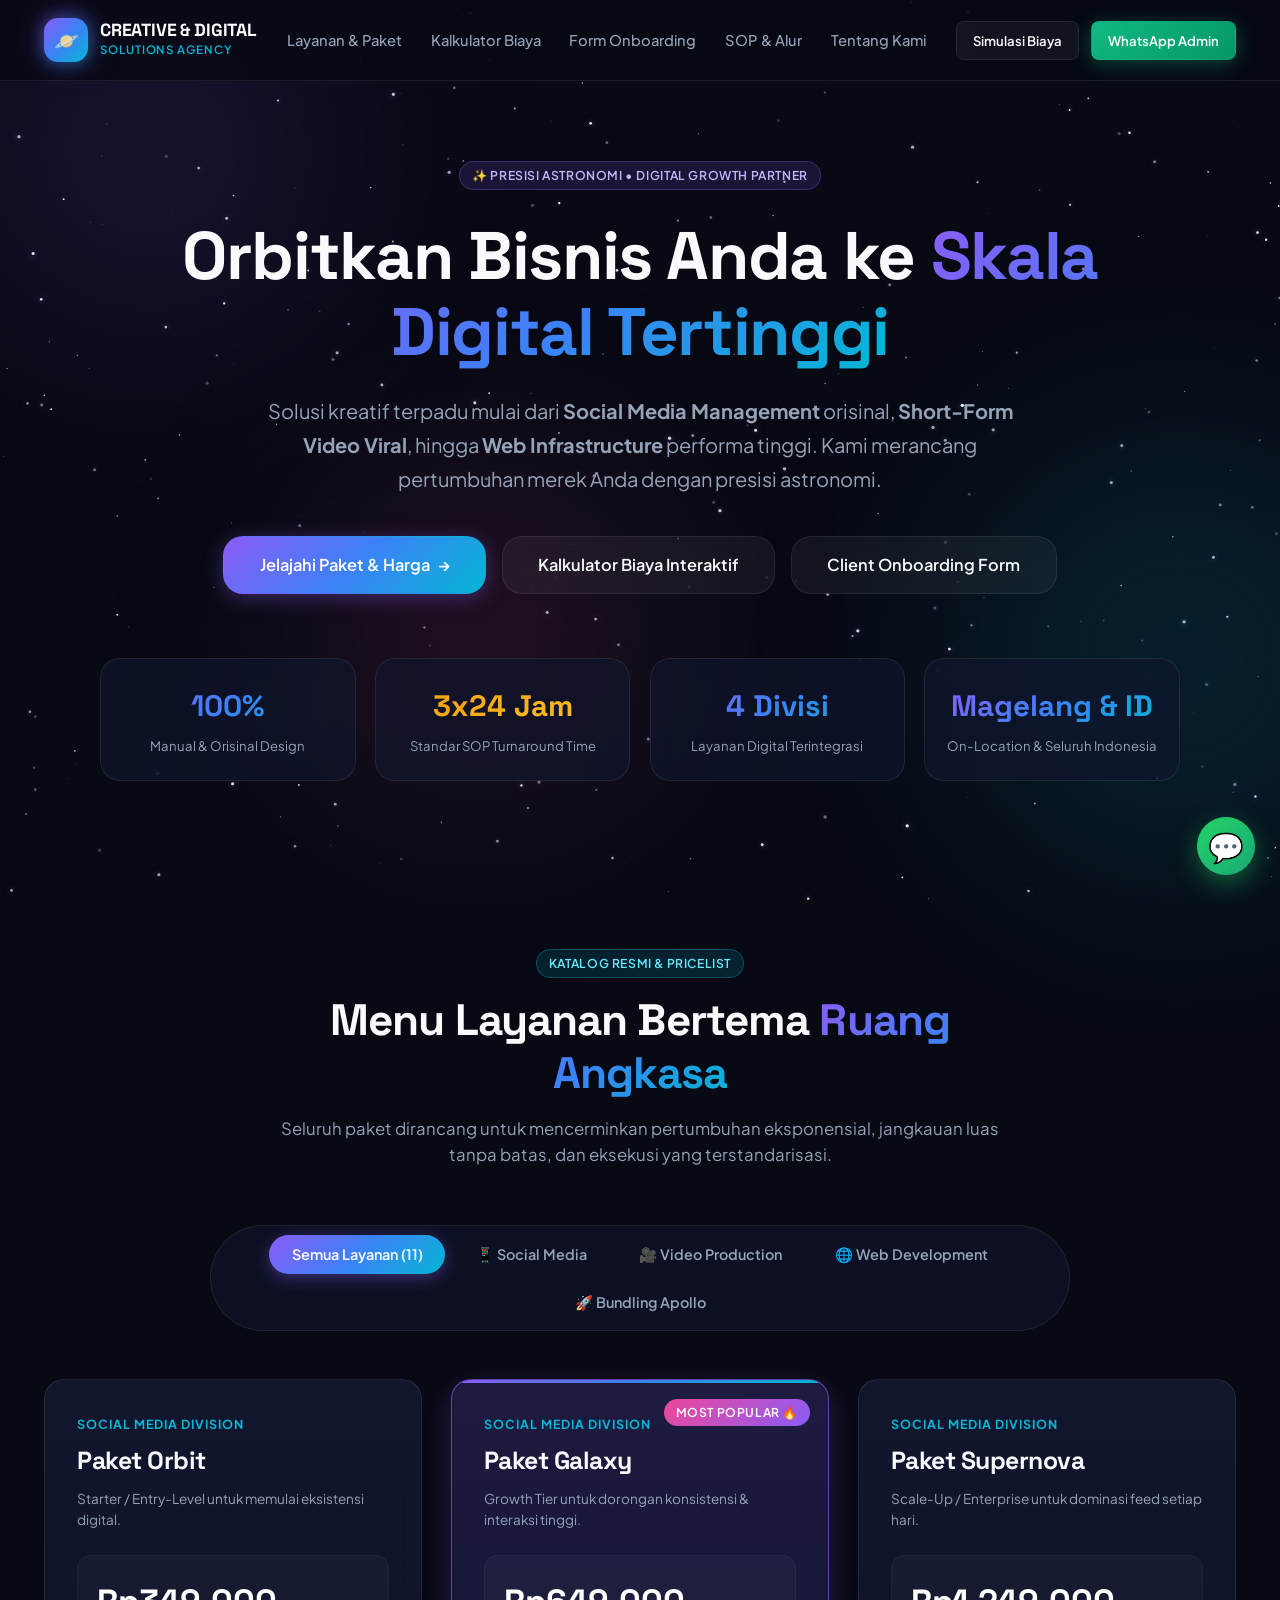
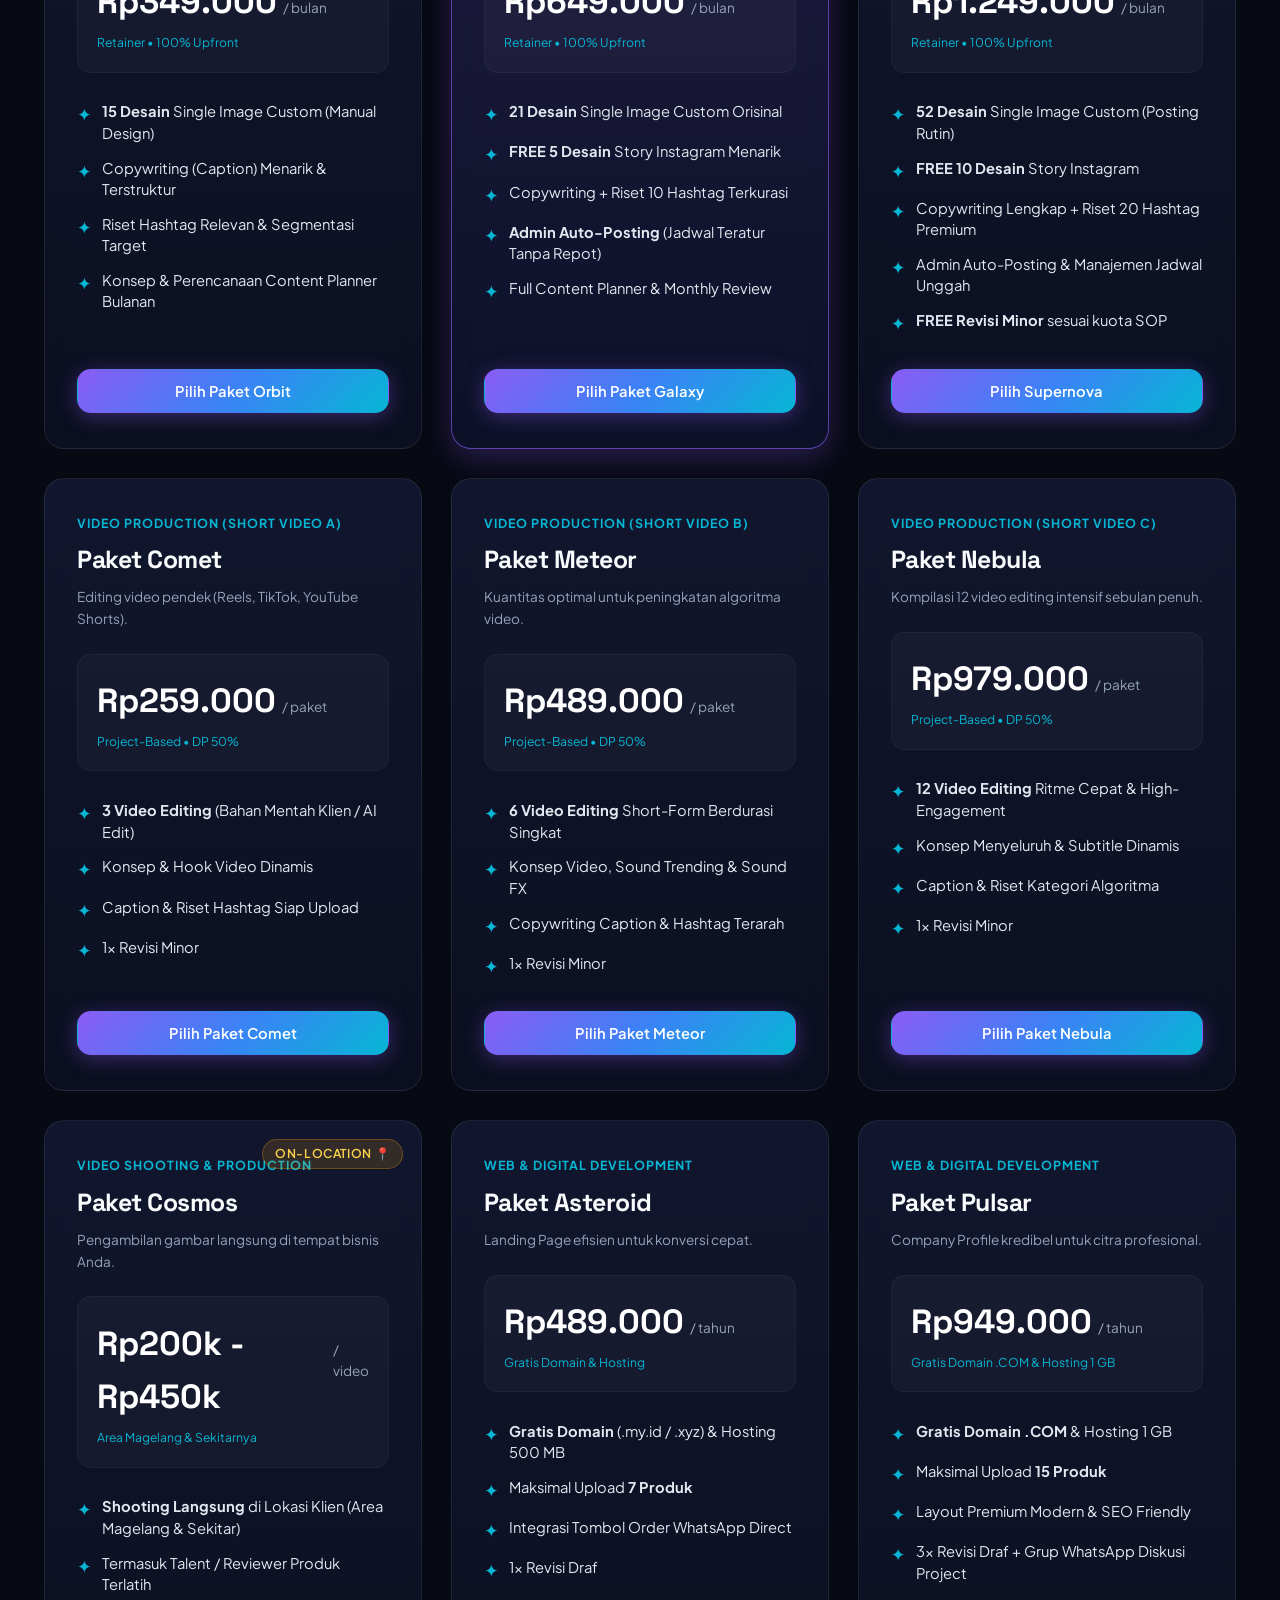
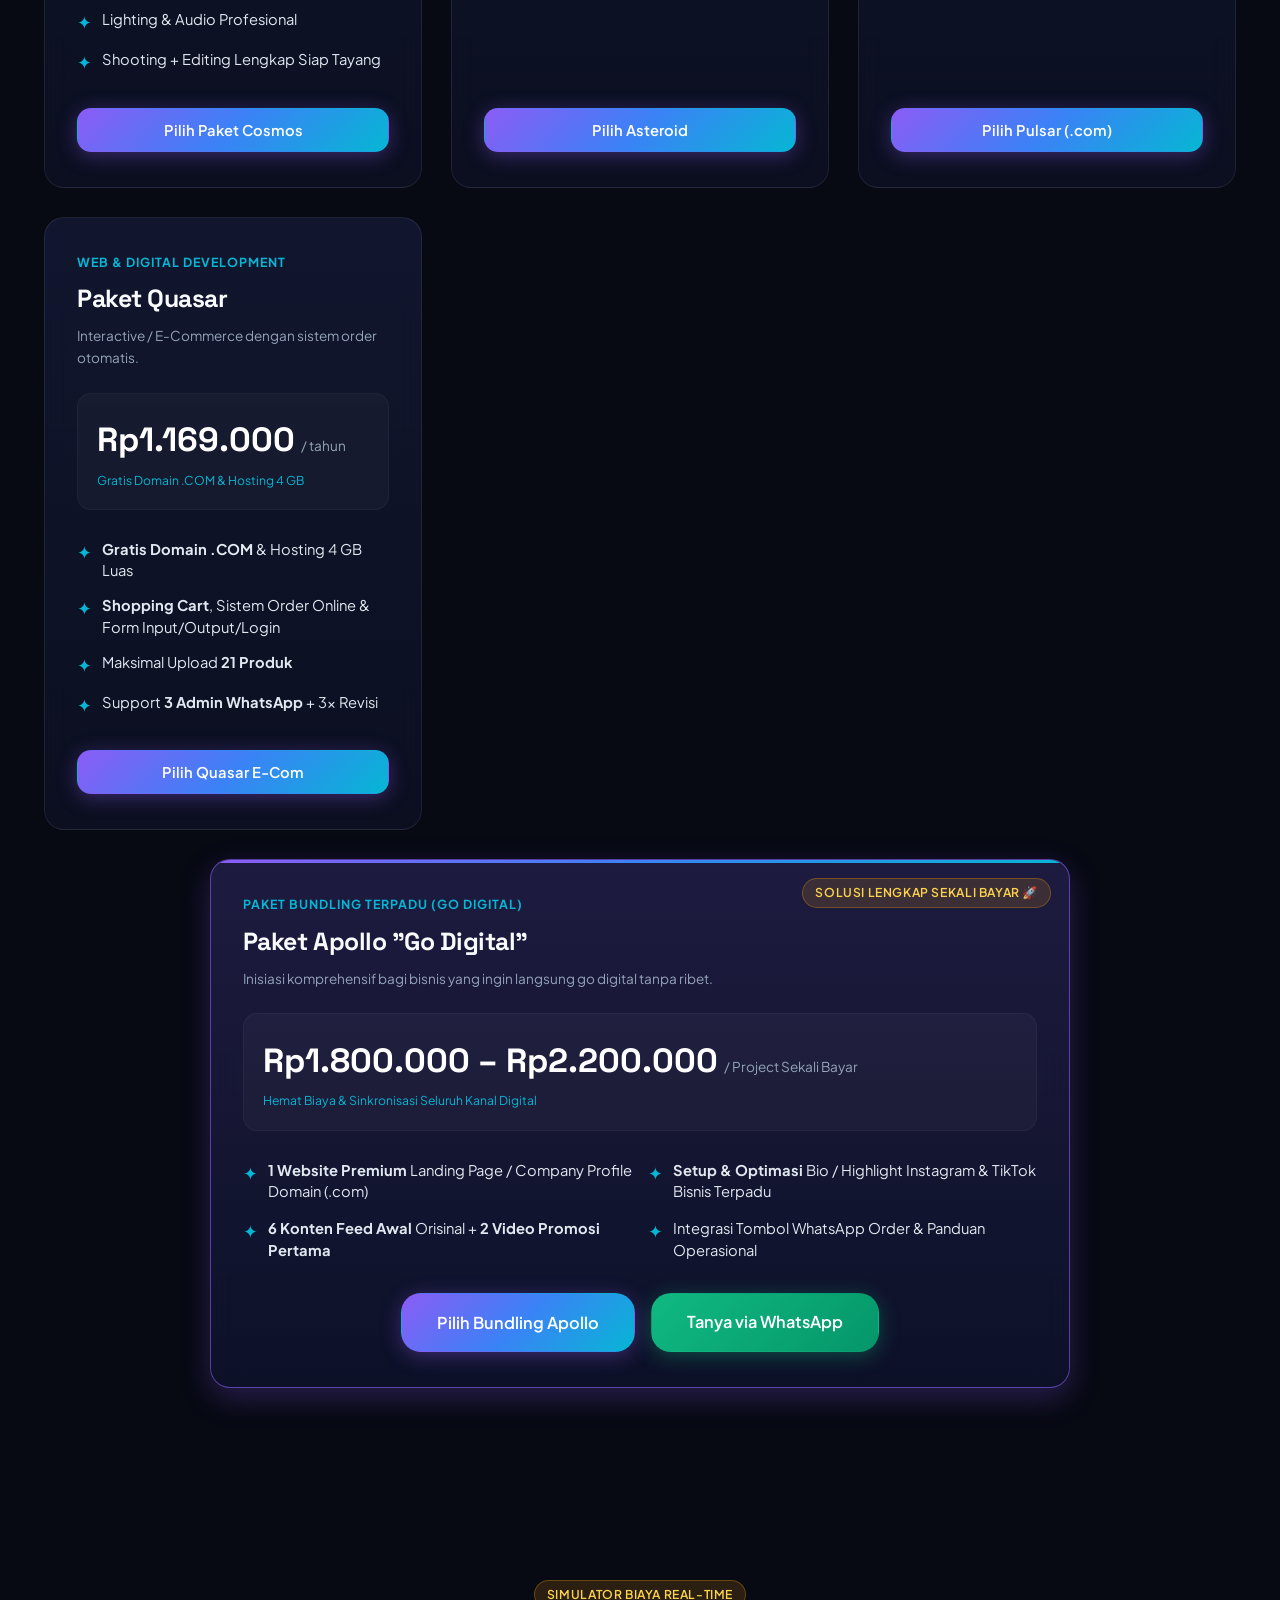
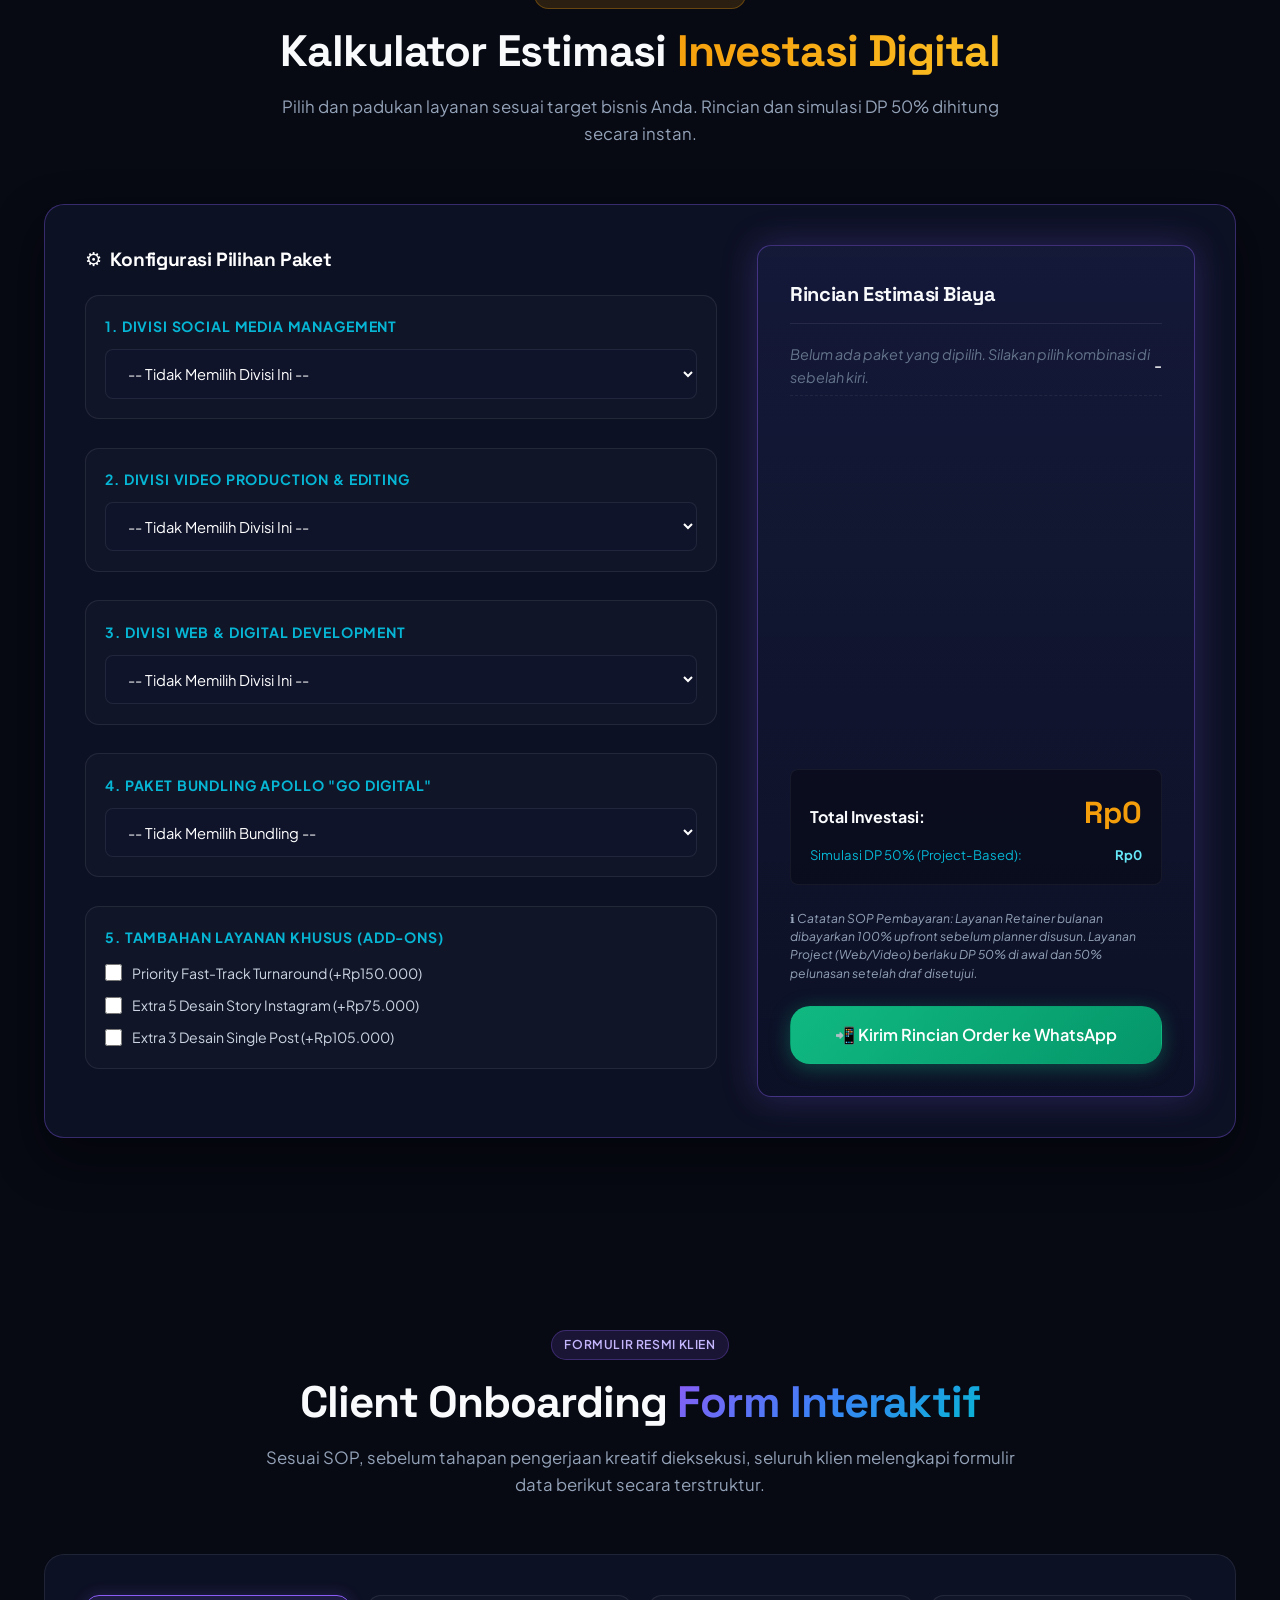
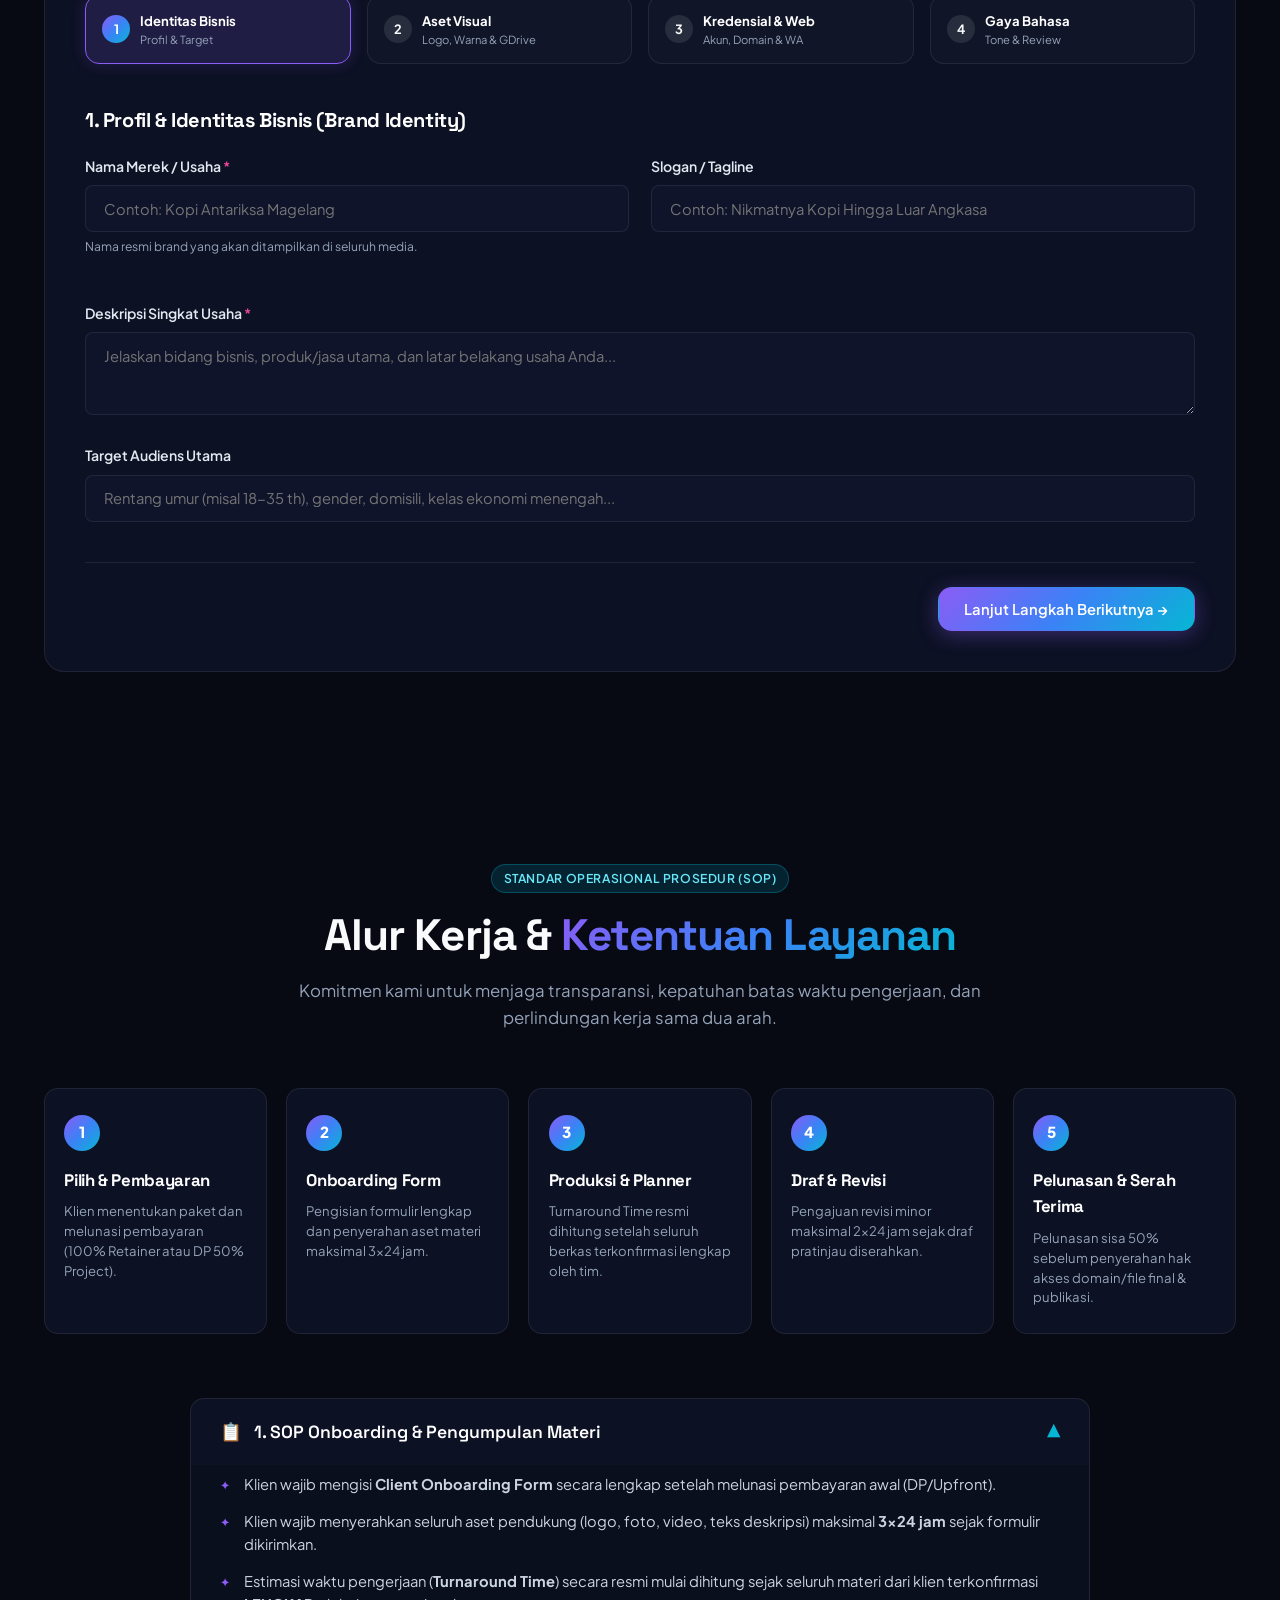
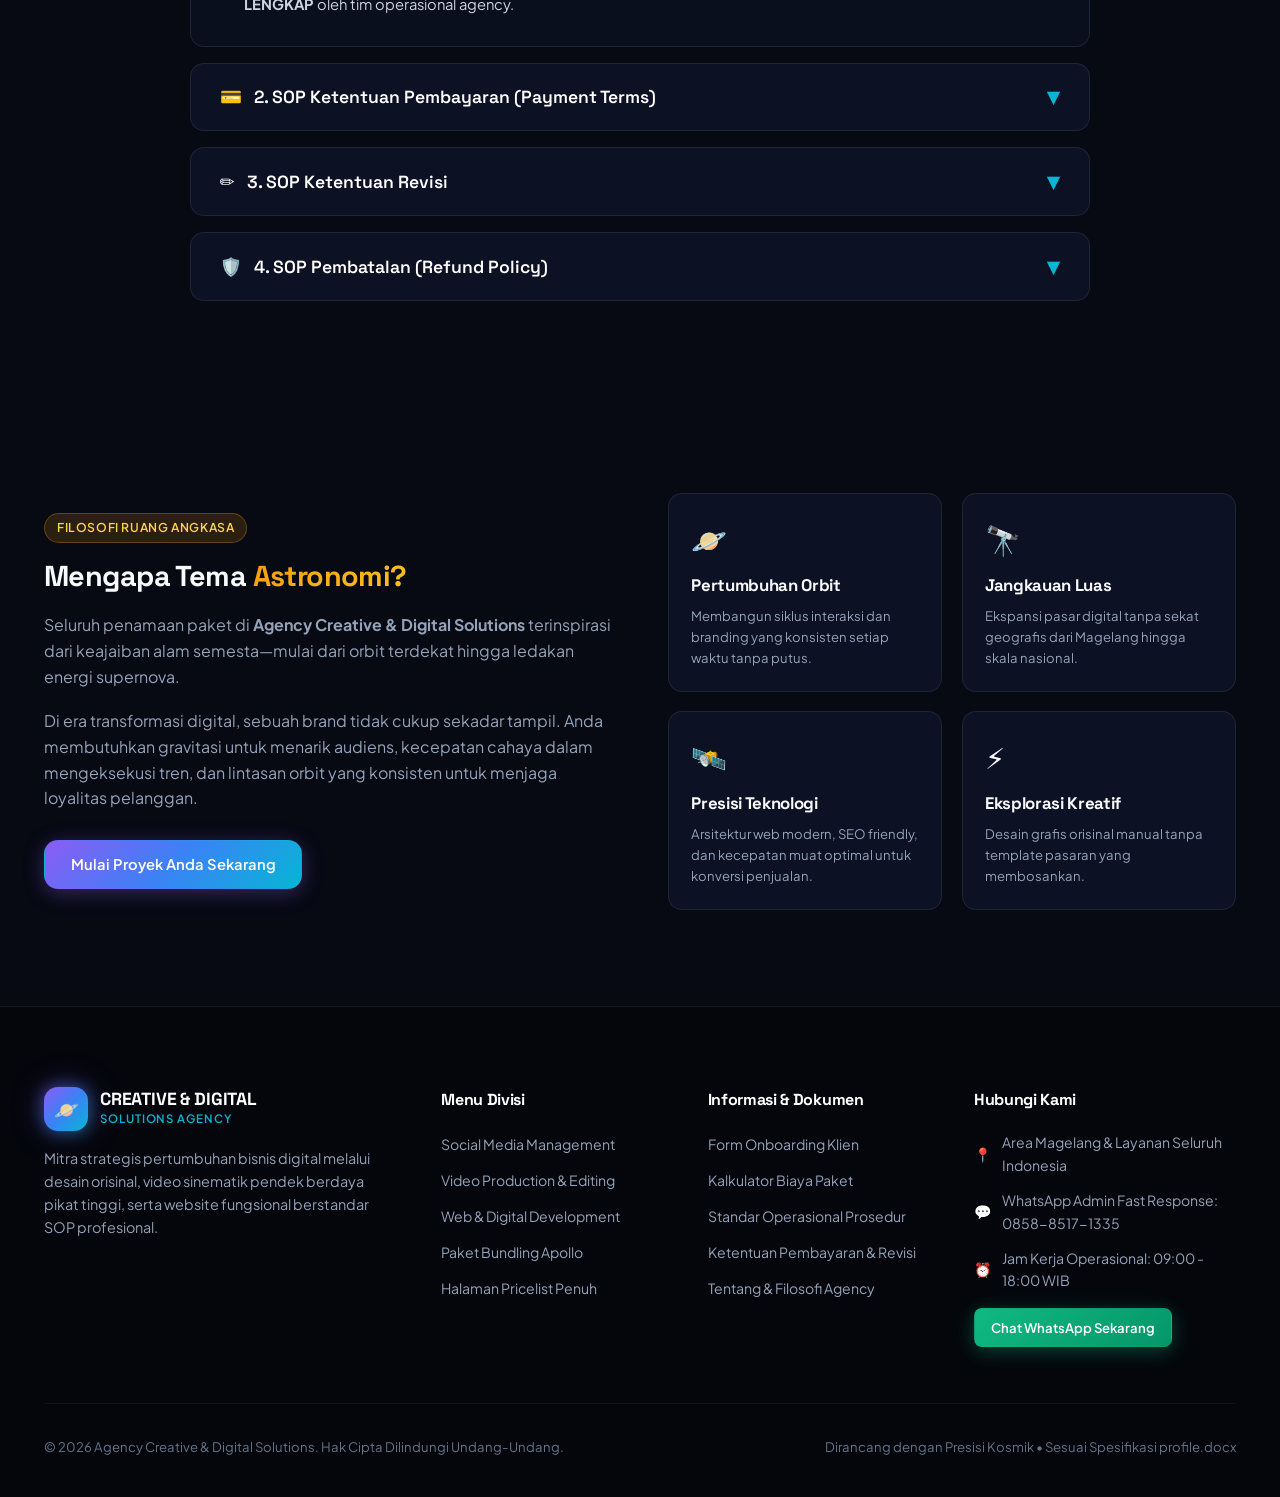
==== commit d06932ac: "Samakan semua nomor WhatsApp admin dengan 085885171335 Ganti nomor placeholder lama (081234567890 / " ====
--- a/index.html
+++ b/index.html
@@ -37,7 +37,7 @@
 
         <div class="nav-cta">
           <a href="#kalkulator" class="btn btn-secondary btn-sm">Simulasi Biaya</a>
-          <a href="https://wa.me/6281234567890?text=Halo%20Agency%20Creative%20%26%20Digital%20Solutions%2C%20saya%20tertarik%20untuk%20konsultasi%20layanan%20digital." target="_blank" class="btn btn-whatsapp btn-sm">
+          <a href="https://wa.me/6285885171335?text=Halo%20Agency%20Creative%20%26%20Digital%20Solutions%2C%20saya%20tertarik%20untuk%20konsultasi%20layanan%20digital." target="_blank" class="btn btn-whatsapp btn-sm">
             <span>WhatsApp Admin</span>
           </a>
         </div>
@@ -546,7 +546,7 @@
             </ul>
             <div class="card-footer" style="flex-direction: row; justify-content: center; gap: 1rem;">
               <button onclick="selectPackageFromCard('bundling', 'apollo')" class="btn btn-primary btn-lg">Pilih Bundling Apollo</button>
-              <a href="https://wa.me/6281234567890?text=Halo%20Admin%2C%20saya%20ingin%20konsultasi%20Paket%20Bundling%20Apollo%20Go%20Digital." target="_blank" class="btn btn-whatsapp btn-lg">Tanya via WhatsApp</a>
+              <a href="https://wa.me/6285885171335?text=Halo%20Admin%2C%20saya%20ingin%20konsultasi%20Paket%20Bundling%20Apollo%20Go%20Digital." target="_blank" class="btn btn-whatsapp btn-lg">Tanya via WhatsApp</a>
             </div>
           </div>
 
@@ -795,7 +795,7 @@
               </div>
               <div class="form-group">
                 <label for="ob-wa">Kontak Admin WhatsApp Aktif (Untuk Integrasi Tombol Order)</label>
-                <input type="tel" id="ob-wa" class="form-control" placeholder="Contoh: 081234567890">
+                <input type="tel" id="ob-wa" class="form-control" placeholder="Contoh: 085885171335">
               </div>
             </div>
 
@@ -1083,14 +1083,14 @@
           </div>
           <div class="footer-contact-item">
             <span>💬</span>
-            <span>WhatsApp Admin Fast Response: 0812-3456-7890</span>
+            <span>WhatsApp Admin Fast Response: 0858-8517-1335</span>
           </div>
           <div class="footer-contact-item">
             <span>⏰</span>
             <span>Jam Kerja Operasional: 09:00 - 18:00 WIB</span>
           </div>
           <div style="margin-top: 1rem;">
-            <a href="https://wa.me/6281234567890?text=Halo%20Agency%20Creative%20%26%20Digital%20Solutions%2C%20saya%20ingin%20berkonsultasi." target="_blank" class="btn btn-whatsapp btn-sm">Chat WhatsApp Sekarang</a>
+            <a href="https://wa.me/6285885171335?text=Halo%20Agency%20Creative%20%26%20Digital%20Solutions%2C%20saya%20ingin%20berkonsultasi." target="_blank" class="btn btn-whatsapp btn-sm">Chat WhatsApp Sekarang</a>
           </div>
         </div>
 
@@ -1108,7 +1108,7 @@
   </footer>
 
   <!-- Floating Quick WhatsApp Action Button -->
-  <a href="https://wa.me/6281234567890?text=Halo%20Agency%20Creative%20%26%20Digital%20Solutions%2C%20saya%20ingin%20konsultasi%20layanan%20digital." target="_blank" class="floating-wa-btn" aria-label="Konsultasi WhatsApp">
+  <a href="https://wa.me/6285885171335?text=Halo%20Agency%20Creative%20%26%20Digital%20Solutions%2C%20saya%20ingin%20konsultasi%20layanan%20digital." target="_blank" class="floating-wa-btn" aria-label="Konsultasi WhatsApp">
     <div class="wa-pulse"></div>
     <span>💬</span>
   </a>
